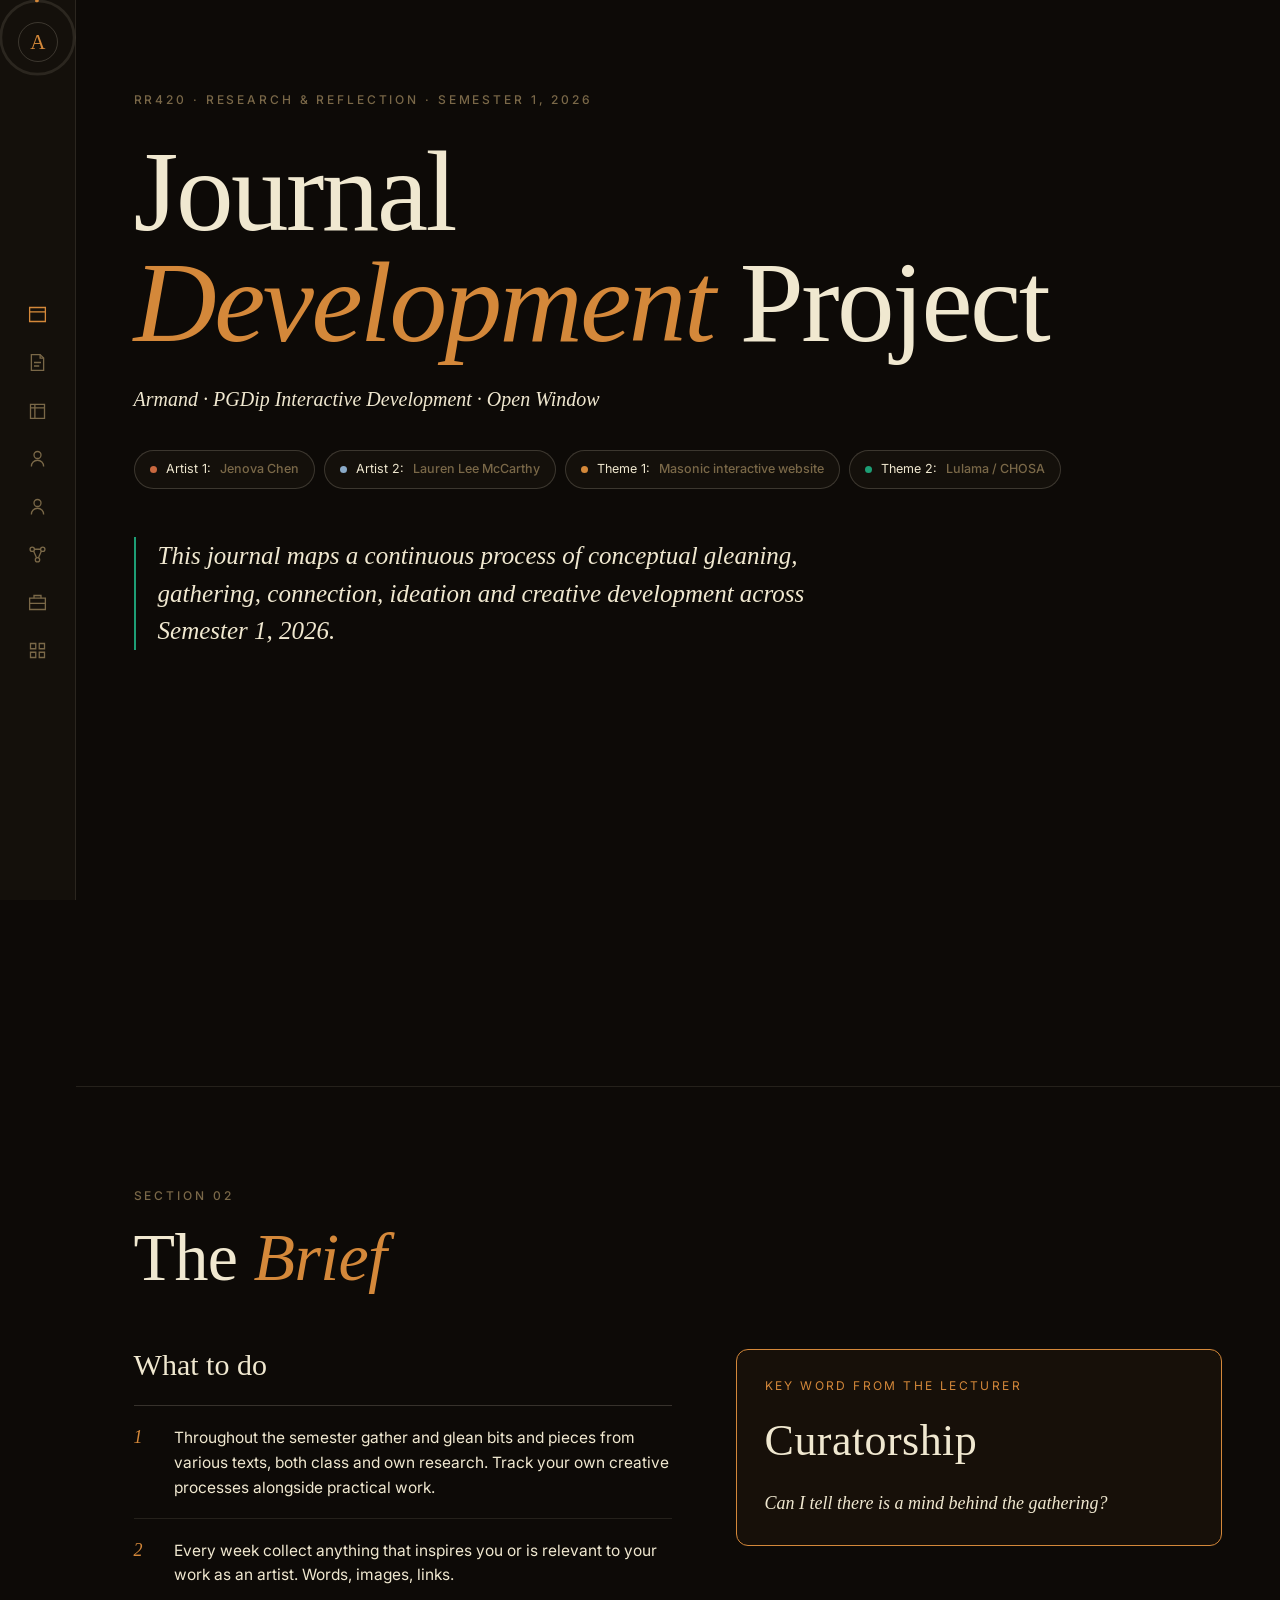
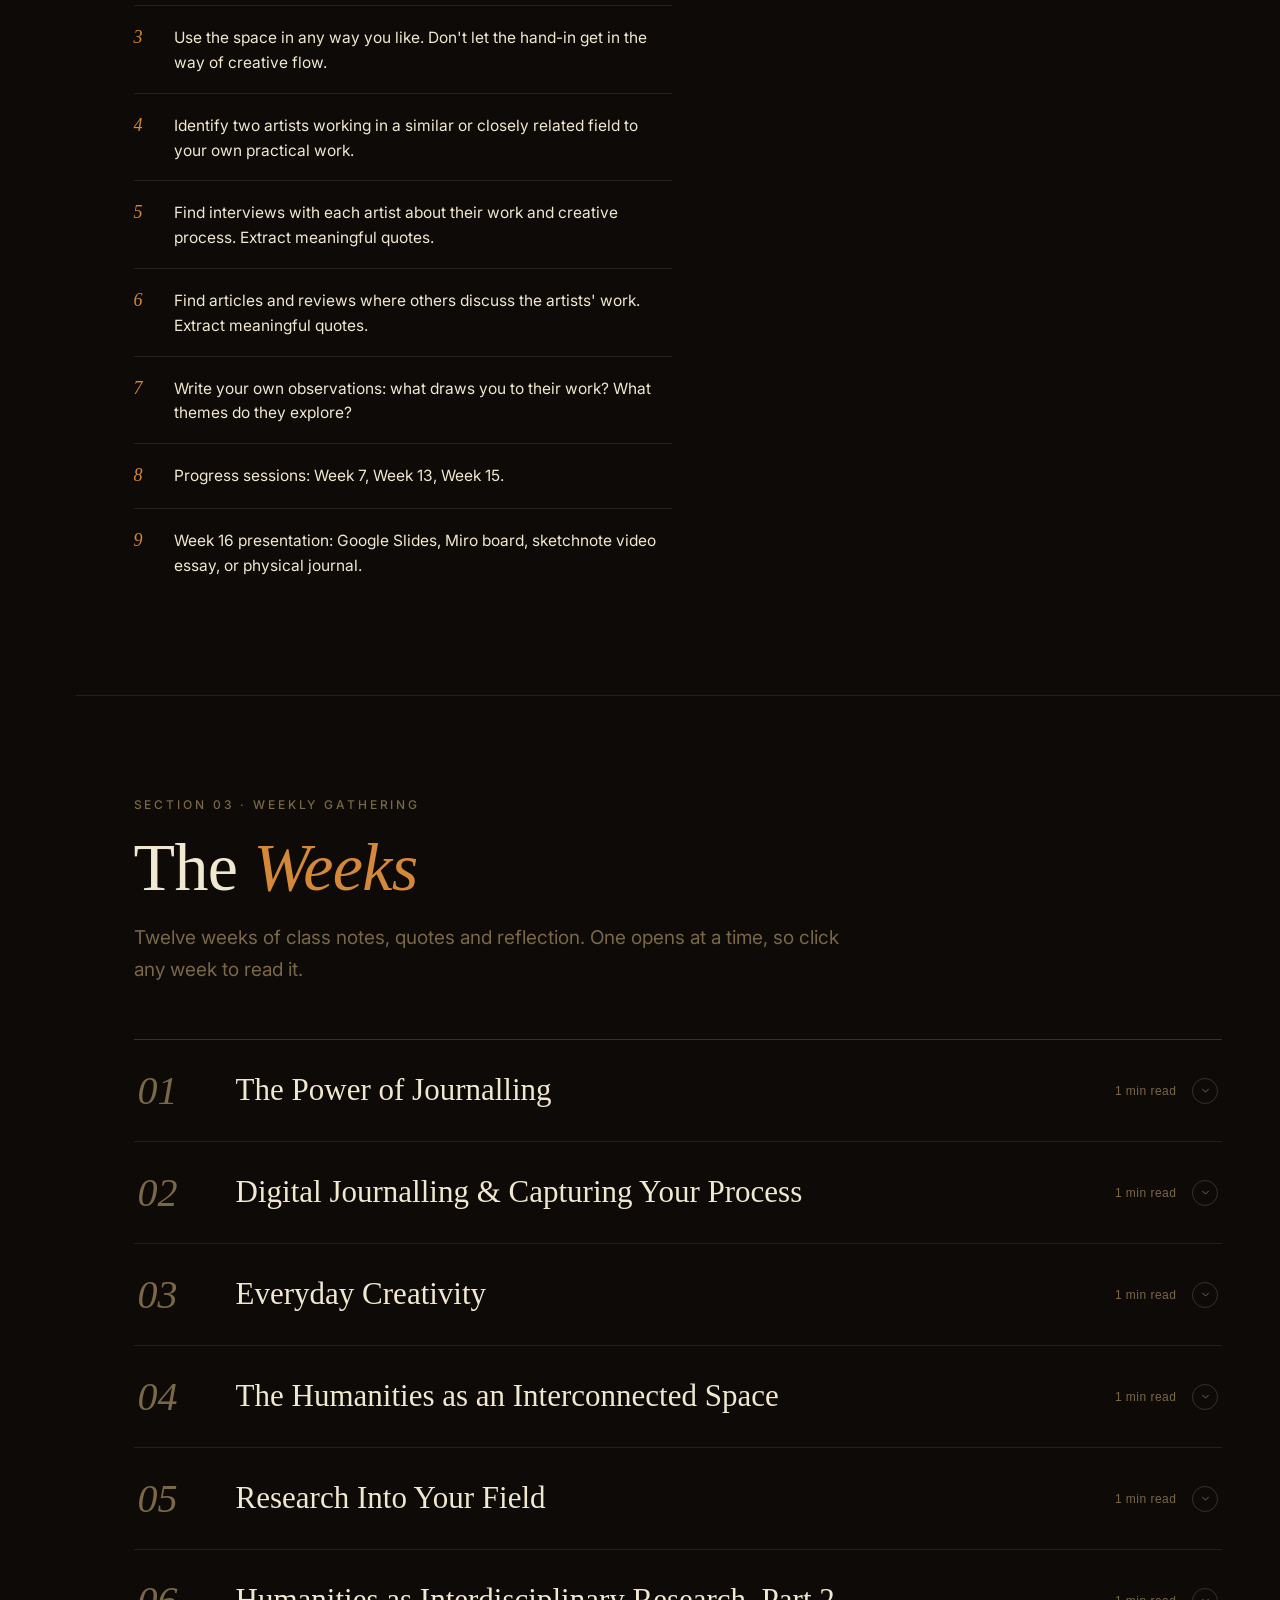
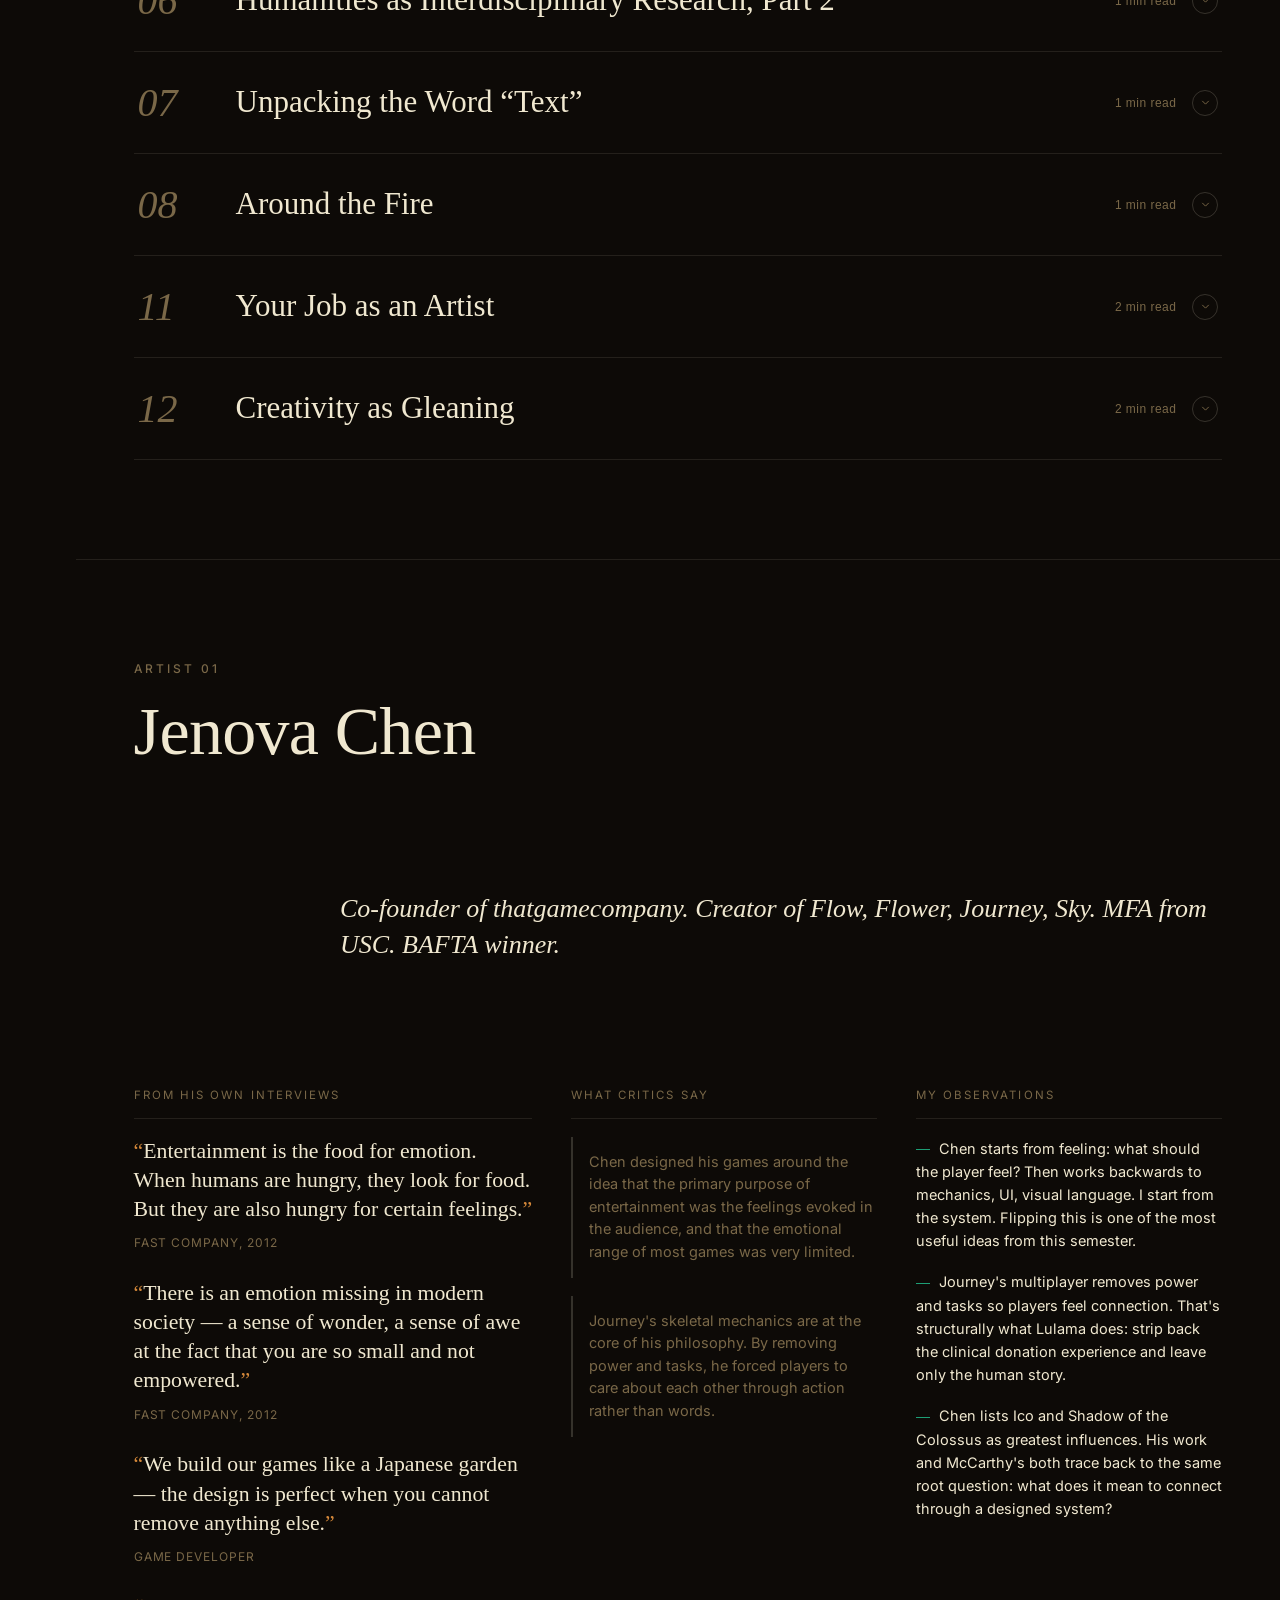
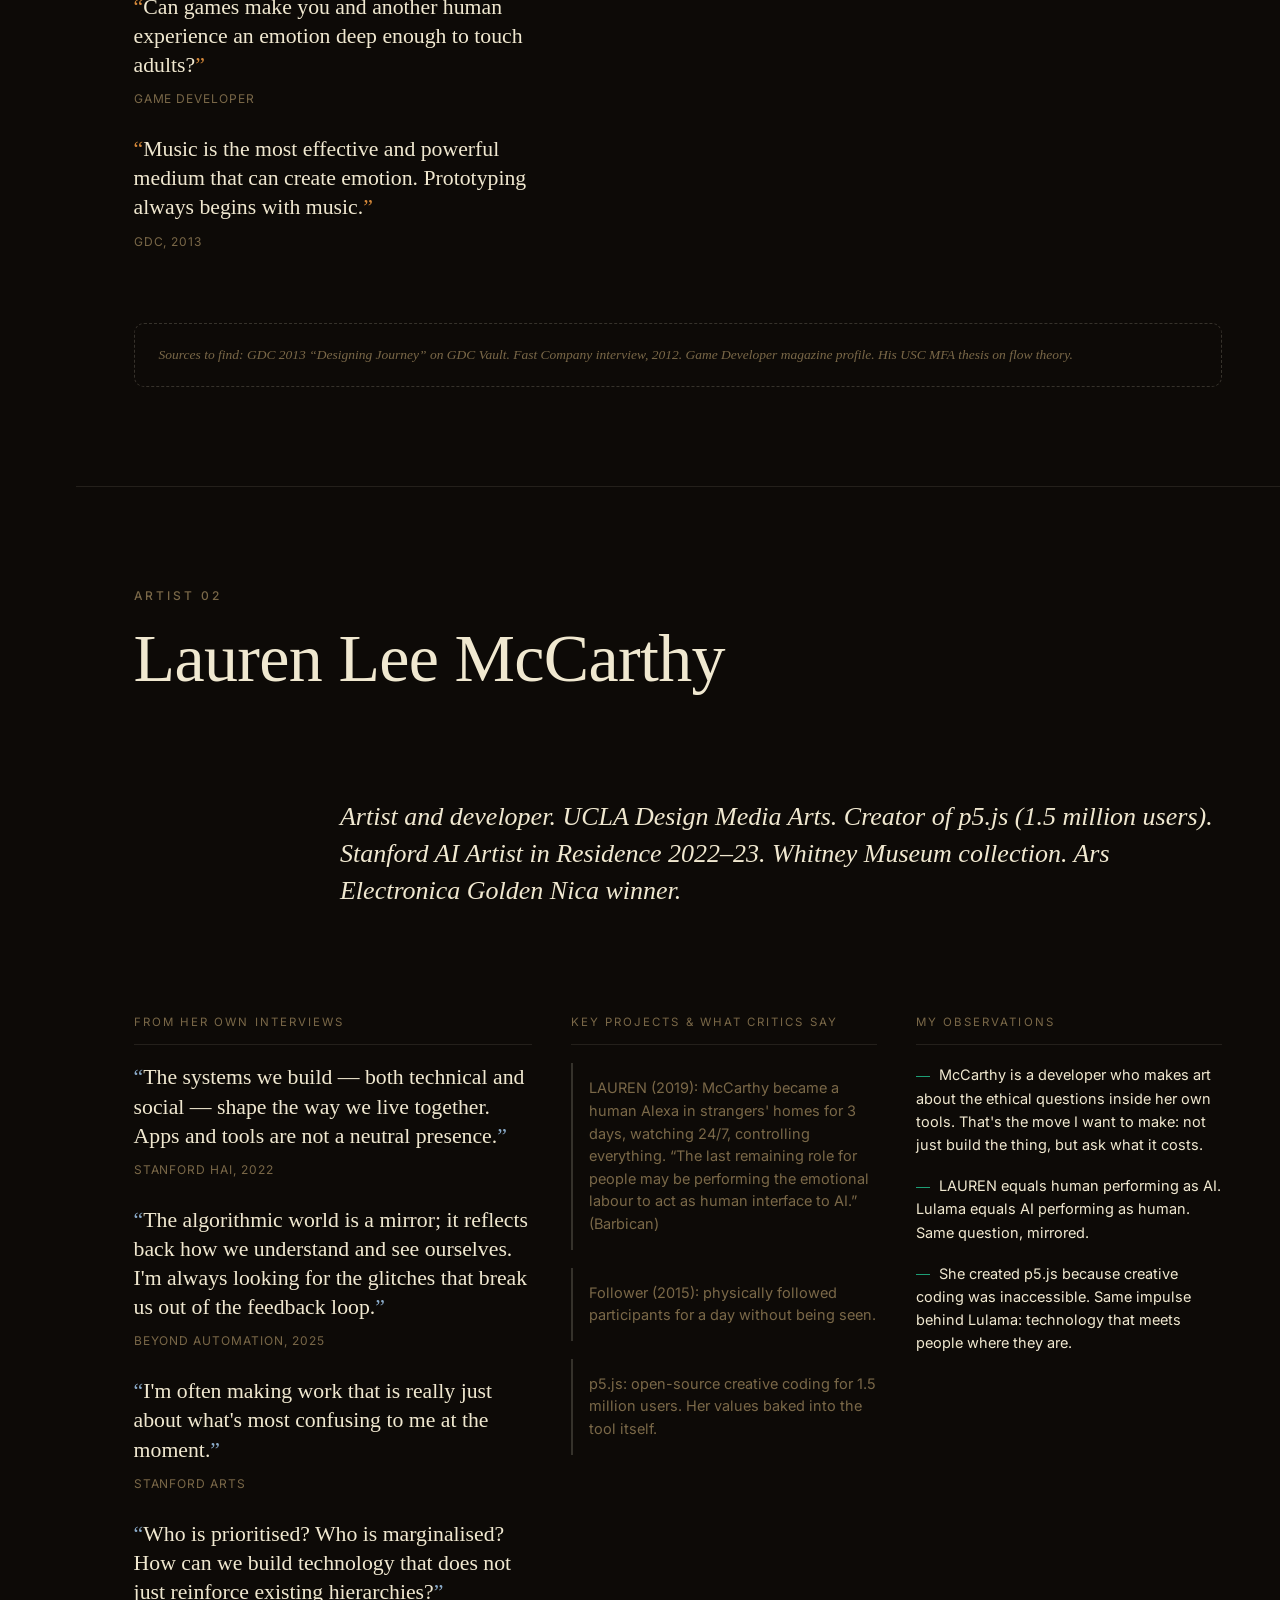
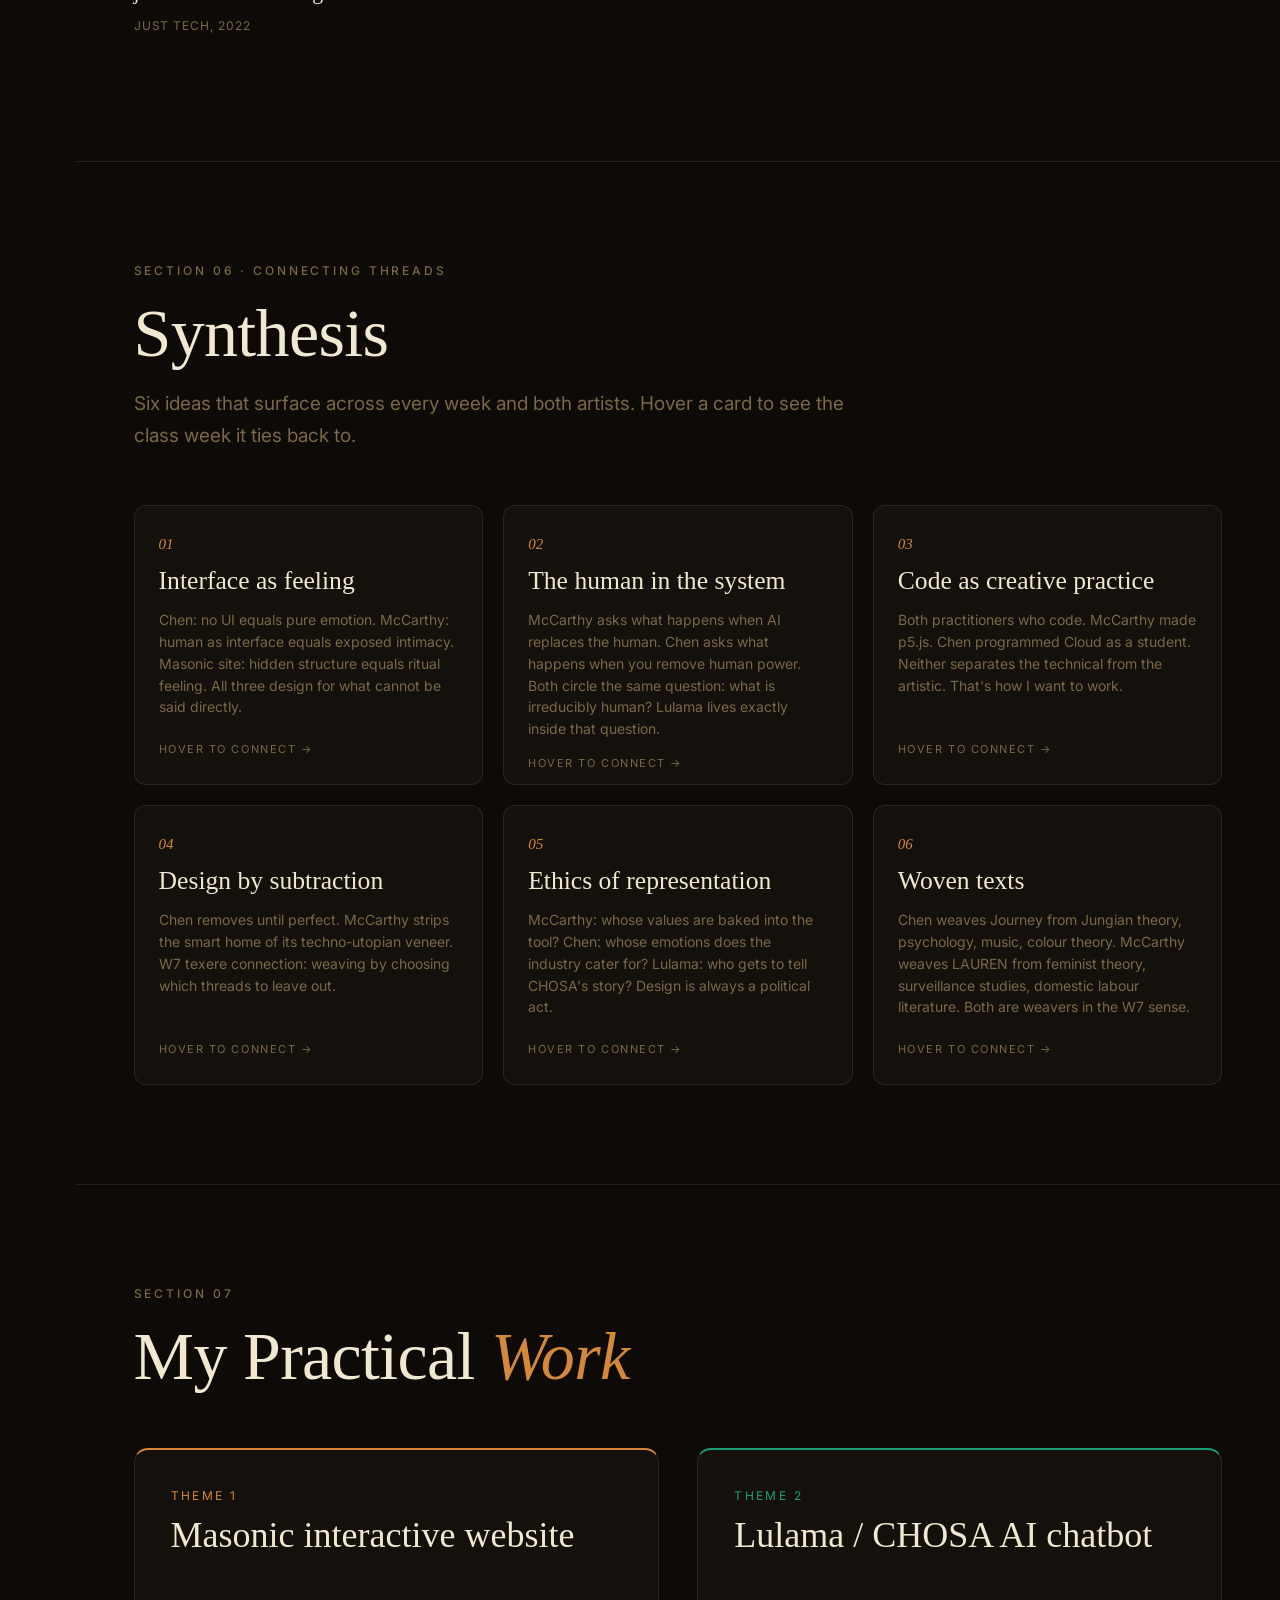
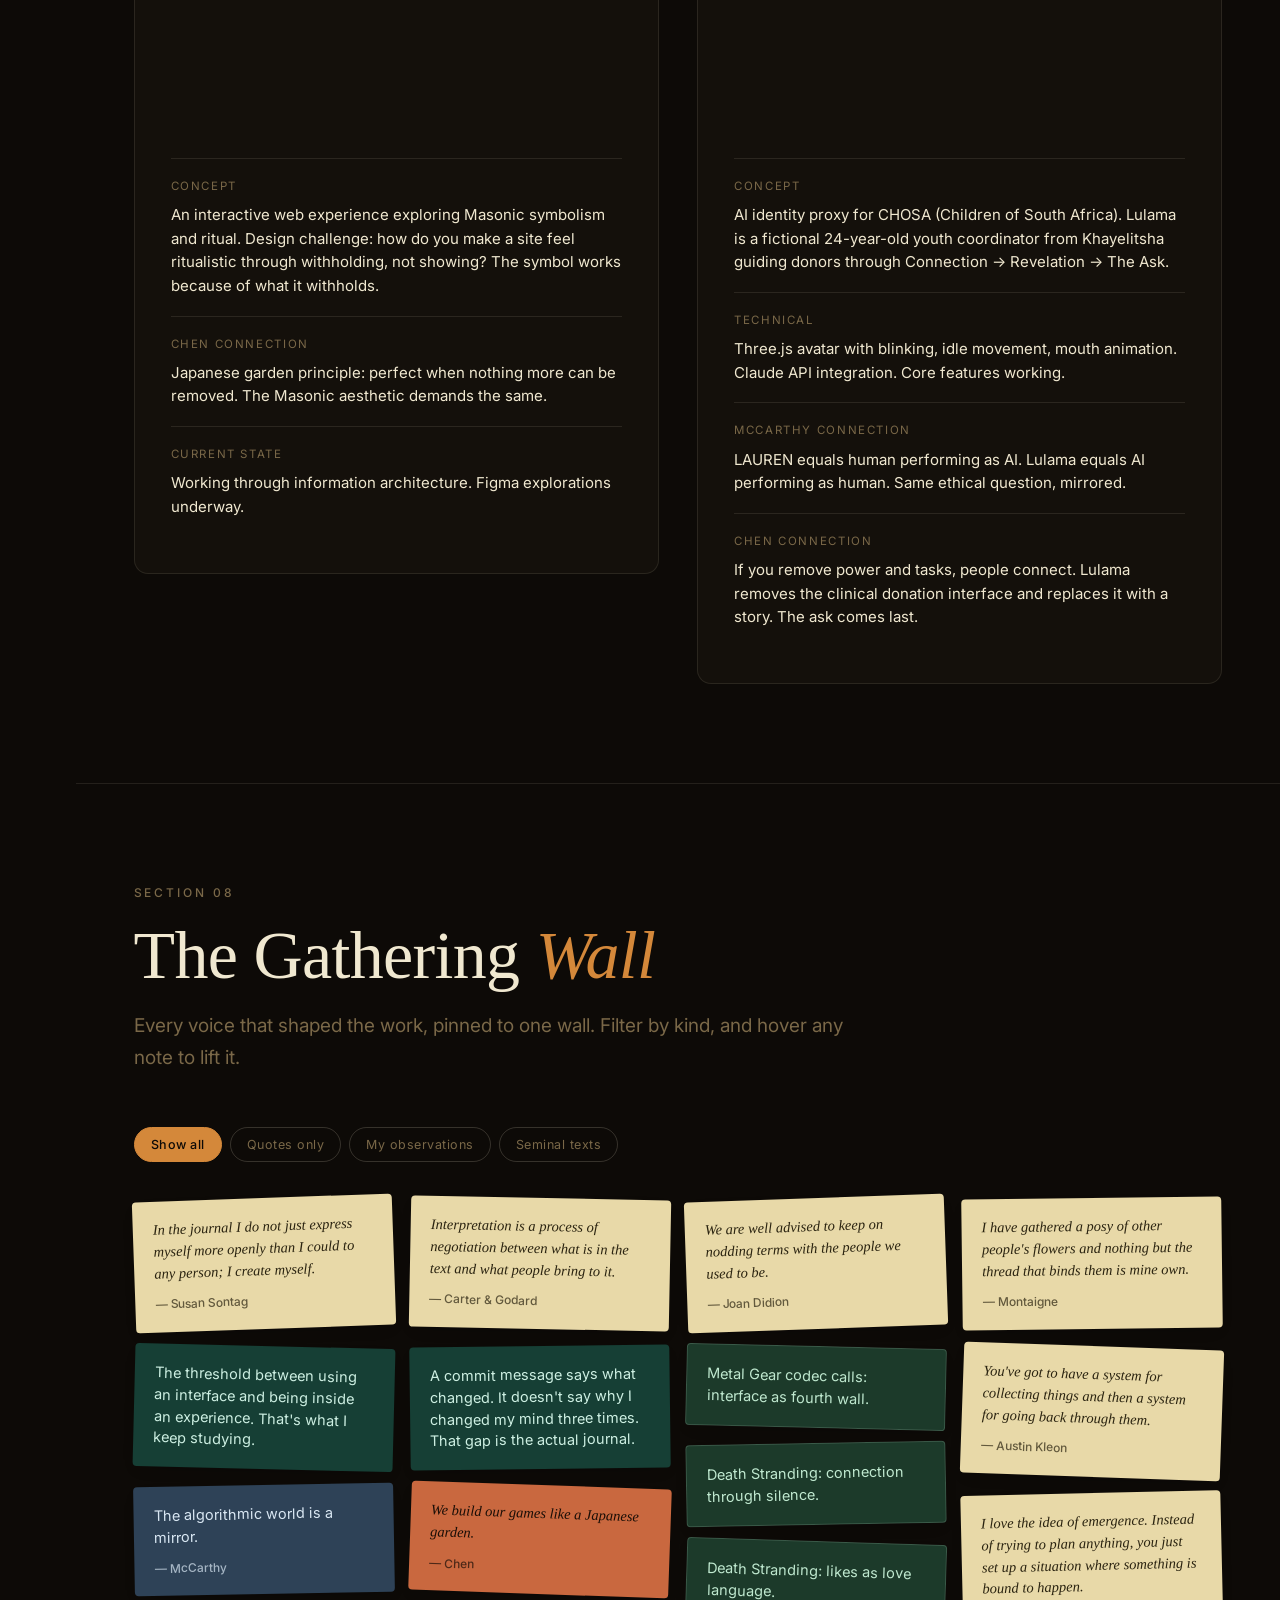
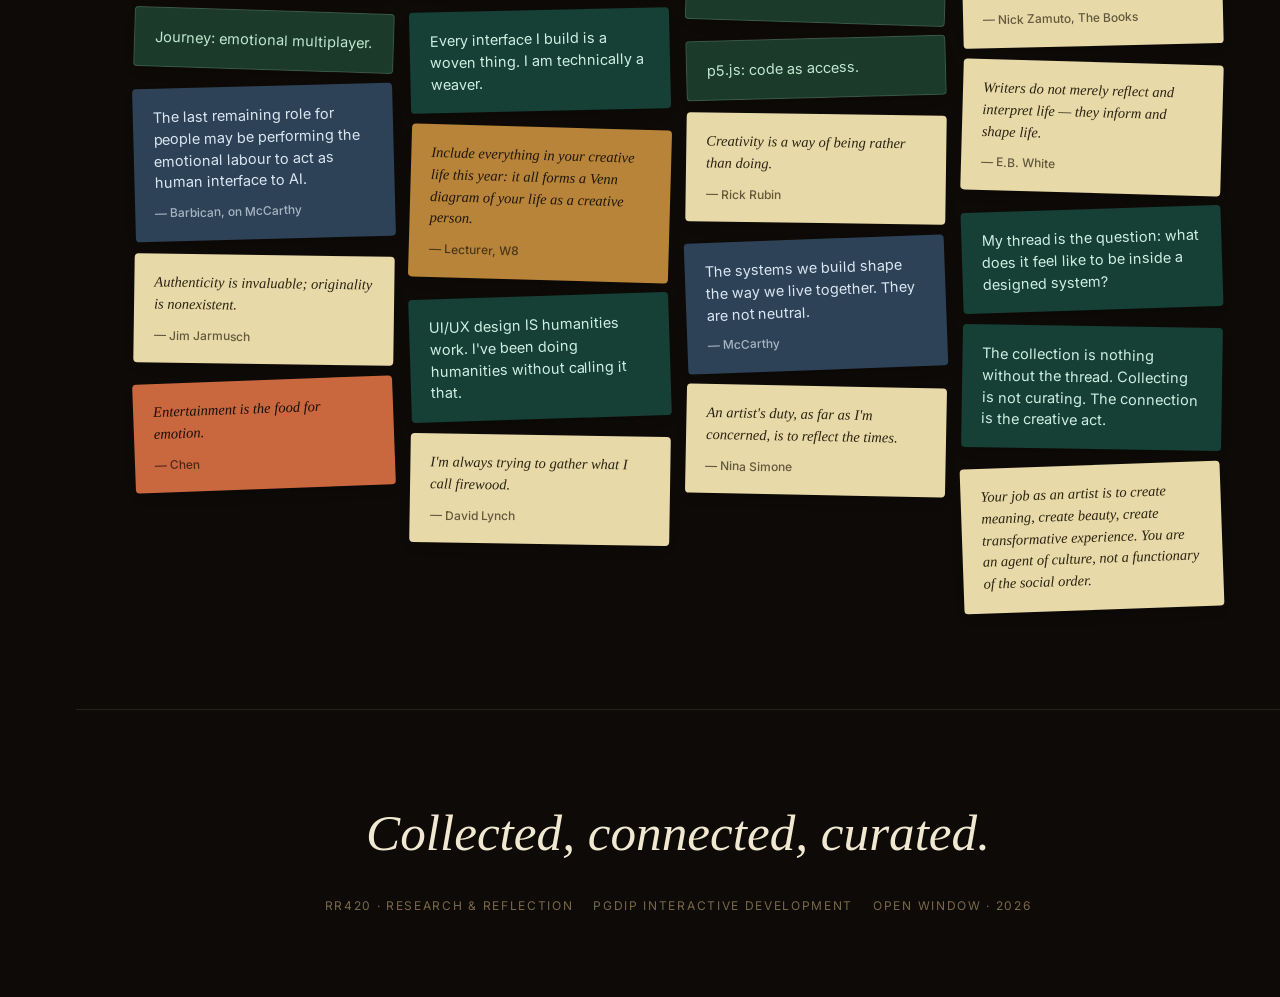
==== rr-website/project/Interactive Journal.html @ 6d3cf8aa "Added my final website ffromlocal files to github" ====
<!DOCTYPE html>
<html lang="en-GB">
<head>
  <meta charset="UTF-8" />
  <meta name="viewport" content="width=device-width, initial-scale=1.0" />
  <title>Journal Development Project — RR420 · Armand</title>
  <link rel="stylesheet" href="journal/styles.css" />
</head>
<body>
  <main id="app"><!-- rendered by app.js --></main>

  <script src="journal/image-slot.js"></script>
  <script src="journal/content.js"></script>
  <script src="journal/app.js"></script>
</body>
</html>
---- rr-website/project/journal/styles.css ----
/* ============================================================
   Journal Development Project — RR420
   Dark, cinematic, Journey-inspired. Restraint over decoration.
   ============================================================ */
@import url('https://fonts.googleapis.com/css2?family=Inter:wght@400;500;600&display=swap');

:root {
  --bg:        #0D0A07;   /* deep charcoal */
  --bg-2:      #14100B;   /* raised panel */
  --bg-3:      #1B1610;   /* card */
  --amber:     #D4883A;   /* primary accent */
  --teal:      #1D9E75;   /* secondary accent */
  --cream:     #F0E8D0;   /* body text */
  --sand:      #7A6848;   /* secondary text */
  --blue:      #8AAAC8;   /* third accent, sparing */
  --coral:     #C9683F;   /* chen accent (warm desert) */
  --hair:      rgba(240, 232, 208, 0.10);
  --hair-2:    rgba(240, 232, 208, 0.18);

  --serif: Georgia, 'Times New Roman', serif;
  --sans: 'Inter', system-ui, -apple-system, sans-serif;

  --nav-w: 76px;
  --maxw: 1180px;
  --gut: clamp(22px, 4.5vw, 76px);
  --ease: cubic-bezier(0.4, 0.1, 0.1, 1);
}

* { box-sizing: border-box; margin: 0; padding: 0; }
html { scroll-behavior: smooth; }

body {
  background: var(--bg);
  color: var(--cream);
  font-family: var(--sans);
  font-size: 17px;
  line-height: 1.66;
  font-weight: 400;
  -webkit-font-smoothing: antialiased;
  padding-left: var(--nav-w);
}
@media (max-width: 720px) { body { padding-left: 0; padding-bottom: 60px; } }

::selection { background: var(--amber); color: var(--bg); }

h1, h2, h3, h4 { font-family: var(--serif); font-weight: 400; line-height: 1.08; }

.serif { font-family: var(--serif); }
.kicker {
  font-family: var(--sans);
  font-size: 12px; font-weight: 500;
  letter-spacing: 0.24em; text-transform: uppercase;
  color: var(--sand);
}

/* ============================================================
   LEFT ICON NAV
   ============================================================ */
.nav {
  position: fixed; top: 0; left: 0; bottom: 0; width: var(--nav-w);
  z-index: 100;
  background: var(--bg-2);
  border-right: 1px solid var(--hair);
  display: flex; flex-direction: column; align-items: center;
  padding: 22px 0;
  gap: 4px;
}
.nav__mark {
  font-family: var(--serif); font-size: 21px; color: var(--amber);
  width: 40px; height: 40px; border: 1px solid var(--hair-2); border-radius: 50%;
  display: flex; align-items: center; justify-content: center;
  margin-bottom: 20px; flex: none; letter-spacing: -0.02em;
}
.nav__items { display: flex; flex-direction: column; gap: 2px; flex: 1; justify-content: center; }
.nav__btn {
  position: relative;
  width: 46px; height: 46px; border-radius: 11px;
  border: none; background: transparent; color: var(--sand);
  display: flex; align-items: center; justify-content: center;
  cursor: pointer; transition: color 0.3s var(--ease), background 0.3s var(--ease);
}
.nav__btn svg { width: 21px; height: 21px; stroke: currentColor; fill: none; stroke-width: 1.5; }
.nav__btn:hover { color: var(--cream); background: var(--bg-3); }
.nav__btn.active { color: var(--amber); }
.nav__btn.active::before {
  content: ""; position: absolute; left: -22px; top: 50%; transform: translateY(-50%);
  width: 3px; height: 22px; border-radius: 2px; background: var(--amber);
}
.nav__btn .tip {
  position: absolute; left: calc(100% + 14px); top: 50%; transform: translateY(-50%) translateX(-6px);
  background: var(--bg-3); color: var(--cream); border: 1px solid var(--hair-2);
  padding: 6px 11px; border-radius: 7px; font-size: 12px; white-space: nowrap;
  letter-spacing: 0.02em; opacity: 0; pointer-events: none; transition: all 0.25s var(--ease);
  font-family: var(--sans);
}
.nav__btn:hover .tip { opacity: 1; transform: translateY(-50%) translateX(0); }

/* mobile: bottom bar */
@media (max-width: 720px) {
  .nav { top: auto; right: 0; width: 100%; height: 56px; flex-direction: row;
    padding: 0 8px; border-right: none; border-top: 1px solid var(--hair); overflow-x: auto; }
  .nav__mark { display: none; }
  .nav__items { flex-direction: row; gap: 0; }
  .nav__btn.active::before { left: 50%; top: auto; bottom: -0px; transform: translateX(-50%); width: 20px; height: 3px; }
  .nav__btn .tip { display: none; }
}

/* progress ring inside the mark */
.nav__ring { position: absolute; inset: -1px; transform: rotate(-90deg); }
.nav__ring circle { fill: none; stroke-width: 1.5; }
.nav__ring .bg { stroke: var(--hair); }
.nav__ring .fg { stroke: var(--amber); stroke-linecap: round; transition: stroke-dashoffset 0.2s linear; }

/* ============================================================
   SECTION SHELL
   ============================================================ */
.section { position: relative; padding: clamp(70px, 11vh, 140px) var(--gut); max-width: calc(var(--maxw) + var(--gut) * 2); margin: 0 auto; }
.section + .section { border-top: 1px solid var(--hair); }

.s-head { margin-bottom: clamp(36px, 6vh, 72px); max-width: 920px; }
.s-head .kicker { display: block; }
.s-head h2 {
  font-size: clamp(34px, 5.5vw, 68px);
  letter-spacing: -0.01em; margin-top: 16px; color: var(--cream);
  text-wrap: balance;
}
.s-head h2 em { font-style: italic; color: var(--amber); }
.s-head .s-sub { margin-top: 18px; color: var(--sand); font-size: clamp(15px, 1.7vw, 19px); max-width: 60ch; }
.s-head .rule { width: 64px; height: 2px; background: var(--amber); margin-top: 26px; }

/* reveal */
.reveal { opacity: 0; transform: translateY(26px); transition: opacity 0.8s var(--ease), transform 0.8s var(--ease); }
.reveal.in { opacity: 1; transform: none; }
.reveal.instant { transition: none; }
.rd1 { transition-delay: 0.07s; } .rd2 { transition-delay: 0.14s; }
.rd3 { transition-delay: 0.21s; } .rd4 { transition-delay: 0.28s; }
@media (prefers-reduced-motion: reduce) { .reveal { opacity: 1; transform: none; transition: none; } html { scroll-behavior: auto; } }

/* ============================================================
   COVER
   ============================================================ */
.cover { min-height: 100svh; display: flex; flex-direction: column; justify-content: center;
  padding-top: clamp(60px, 10vh, 120px); padding-bottom: clamp(50px, 8vh, 100px); border-top: none; }
.cover .kicker { margin-bottom: 26px; }
.cover h1 {
  font-size: clamp(46px, 9vw, 132px); letter-spacing: -0.022em; color: var(--cream);
  line-height: 0.96; max-width: 16ch;
}
.cover h1 .em { font-style: italic; color: var(--amber); }
.cover .author { margin-top: 26px; font-size: clamp(15px, 1.8vw, 20px); color: var(--cream); font-family: var(--serif); font-style: italic; }
.cover__tags { display: flex; flex-wrap: wrap; gap: 9px; margin-top: 34px; }
.tag-pill {
  display: inline-flex; align-items: center; gap: 9px;
  border: 1px solid var(--hair-2); border-radius: 100px; padding: 8px 15px;
  font-size: 12.5px; color: var(--cream); background: var(--bg-2);
}
.tag-pill i { width: 7px; height: 7px; border-radius: 50%; flex: none; }
.tag-pill b { color: var(--sand); font-weight: 500; }
.cover__stats { display: flex; gap: clamp(26px, 5vw, 64px); margin-top: 44px; flex-wrap: wrap; }
.cstat .n { font-family: var(--serif); font-size: clamp(34px, 4.4vw, 58px); color: var(--amber); line-height: 1; }
.cstat .l { display: block; margin-top: 8px; font-size: 12px; letter-spacing: 0.18em; text-transform: uppercase; color: var(--sand); }
.cover__intro {
  margin-top: 48px; max-width: 60ch; font-family: var(--serif); font-style: italic;
  font-size: clamp(18px, 2.1vw, 25px); line-height: 1.5; color: var(--cream);
  padding-left: 22px; border-left: 2px solid var(--teal);
}
.cover__img { margin-top: 44px; max-width: 920px; }
.cover__img image-slot { width: 100%; height: clamp(200px, 30vw, 320px); display: block; }

/* ============================================================
   IMAGE SLOTS — dark-theme empty states
   ============================================================ */
image-slot::part(frame) { background: var(--bg-3); box-shadow: inset 0 0 0 1px var(--hair-2); }
image-slot::part(empty) { color: var(--sand); }
image-slot::part(image) { filter: saturate(0.94); }

/* ============================================================
   BRIEF
   ============================================================ */
.brief-grid { display: grid; grid-template-columns: 1.05fr 0.95fr; gap: clamp(34px, 5vw, 78px); align-items: start; }
@media (max-width: 880px) { .brief-grid { grid-template-columns: 1fr; gap: 48px; } }
.col-title { font-family: var(--serif); font-size: clamp(22px, 2.6vw, 30px); color: var(--cream); margin-bottom: 24px; }

.todo-item { display: grid; grid-template-columns: auto 1fr; gap: 18px; padding: 17px 0; border-top: 1px solid var(--hair); align-items: baseline; }
.todo-item:first-of-type { border-top: 1px solid var(--hair-2); }
.todo-item .ix { font-family: var(--serif); font-size: 18px; color: var(--amber); font-style: italic; min-width: 22px; }
.todo-item p { color: var(--cream); font-size: 15.5px; line-height: 1.6; }

.crit { border: 1px solid var(--hair); border-radius: 12px; padding: 22px 24px; margin-bottom: 14px;
  background: var(--bg-2); transition: border-color 0.3s var(--ease), transform 0.3s var(--ease); }
.crit:hover { border-color: var(--hair-2); transform: translateX(3px); }
.crit__top { display: flex; align-items: baseline; justify-content: space-between; gap: 14px; margin-bottom: 7px; }
.crit__top h4 { font-family: var(--serif); font-size: 20px; color: var(--cream); }
.crit__pct { font-family: var(--serif); font-size: 26px; color: var(--teal); font-style: italic; }
.crit p { font-size: 14.5px; color: var(--sand); line-height: 1.55; }

.keyword { border: 1px solid var(--amber); border-radius: 12px; padding: 26px 28px; background: rgba(212, 136, 58, 0.05); position: sticky; top: 40px; }
.keyword .kl { font-size: 12px; letter-spacing: 0.2em; text-transform: uppercase; color: var(--amber); }
.keyword .kw { font-family: var(--serif); font-size: clamp(28px, 4vw, 44px); color: var(--cream); margin: 8px 0 12px; letter-spacing: 0.01em; }
.keyword .kg { font-family: var(--serif); font-style: italic; font-size: 18px; color: var(--cream); }

/* ============================================================
   WEEKS — accordion
   ============================================================ */
.weeks { border-top: 1px solid var(--hair-2); }
.week { border-bottom: 1px solid var(--hair); }
.week__head {
  width: 100%; text-align: left; background: transparent; border: none; cursor: pointer;
  display: grid; grid-template-columns: auto 1fr auto; gap: clamp(16px, 3vw, 34px); align-items: center;
  padding: clamp(20px, 3vh, 30px) 4px; color: var(--cream); transition: padding-left 0.3s var(--ease);
}
.week__head:hover { padding-left: 12px; }
.week__num { font-family: var(--serif); font-size: clamp(26px, 3.2vw, 40px); color: var(--sand); font-style: italic; transition: color 0.3s var(--ease); min-width: 1.6em; }
.week.open .week__num, .week__head:hover .week__num { color: var(--amber); }
.week__title { font-family: var(--serif); font-size: clamp(20px, 2.7vw, 31px); color: var(--cream); line-height: 1.12; }
.week__meta { display: flex; align-items: center; gap: 16px; }
.week__rt { font-size: 12px; color: var(--sand); letter-spacing: 0.04em; white-space: nowrap; }
.week__chev { width: 26px; height: 26px; border-radius: 50%; border: 1px solid var(--hair-2); color: var(--sand);
  display: flex; align-items: center; justify-content: center; transition: transform 0.4s var(--ease), color 0.3s, border-color 0.3s; flex: none; }
.week__chev svg { width: 13px; height: 13px; stroke: currentColor; stroke-width: 1.8; fill: none; }
.week.open .week__chev { transform: rotate(180deg); color: var(--amber); border-color: var(--amber); }

.week__body { overflow: hidden; height: 0; transition: height 0.45s var(--ease); }
.week__inner { overflow: hidden; }
.week__pad { padding: 6px 4px clamp(26px, 4vh, 44px); }
.week__source { font-size: 13px; color: var(--blue); font-style: italic; font-family: var(--serif); margin-bottom: 26px; padding-bottom: 16px; border-bottom: 1px solid var(--hair); }
.week__img { margin-bottom: 28px; }
.week__img image-slot { width: 100%; height: clamp(180px, 26vw, 260px); display: block; }

.blocks { display: grid; grid-template-columns: repeat(auto-fit, minmax(min(100%, 300px), 1fr)); gap: clamp(22px, 3vw, 44px); align-items: start; }
.block .blabel { font-size: 11.5px; letter-spacing: 0.18em; text-transform: uppercase; color: var(--amber); margin-bottom: 14px; display: flex; align-items: center; gap: 10px; }
.block .blabel::after { content: ""; flex: 1; height: 1px; background: var(--hair); }
.block.is-reflection .blabel { color: var(--teal); }
.block p.note { color: var(--cream); font-size: 15px; line-height: 1.62; margin-bottom: 13px; }
.block.is-reflection p.note { color: var(--cream); }
.qitem { padding: 12px 0 12px 16px; border-left: 2px solid var(--hair-2); margin-bottom: 16px; transition: border-color 0.3s; }
.qitem:hover { border-color: var(--amber); }
.qitem .qt { font-family: var(--serif); font-style: italic; font-size: 17px; line-height: 1.4; color: var(--cream); }
.qitem .qa { display: block; margin-top: 8px; font-size: 12.5px; letter-spacing: 0.06em; color: var(--sand); }

/* ============================================================
   ARTISTS
   ============================================================ */
.artist__bio { display: grid; grid-template-columns: 168px 1fr; gap: clamp(22px, 3vw, 40px); align-items: center; margin-bottom: clamp(40px, 6vh, 66px); }
@media (max-width: 640px) { .artist__bio { grid-template-columns: 1fr; } }
.artist__bio image-slot { width: 168px; height: 210px; display: block; }
@media (max-width: 640px) { .artist__bio image-slot { width: 140px; height: 175px; } }
.artist__bio p { font-family: var(--serif); font-style: italic; font-size: clamp(18px, 2.2vw, 26px); line-height: 1.42; color: var(--cream); }

.artist__cols { display: grid; grid-template-columns: 1.3fr 1fr 1fr; gap: clamp(24px, 3vw, 46px); align-items: start; }
@media (max-width: 940px) { .artist__cols { grid-template-columns: 1fr 1fr; } }
@media (max-width: 640px) { .artist__cols { grid-template-columns: 1fr; } }
.acol .blabel { font-size: 11.5px; letter-spacing: 0.18em; text-transform: uppercase; color: var(--sand); margin-bottom: 18px; padding-bottom: 12px; border-bottom: 1px solid var(--hair); }

.pull { margin-bottom: 26px; }
.pull .pt { font-family: var(--serif); font-size: clamp(19px, 1.7vw, 23px); line-height: 1.34; color: var(--cream); }
.pull .pt::before { content: "\201C"; color: var(--amber); }
.pull .pt::after { content: "\201D"; color: var(--amber); }
.pull .pa { display: block; margin-top: 9px; font-size: 12px; letter-spacing: 0.08em; text-transform: uppercase; color: var(--sand); }
.acol.hue-blue .pull .pt::before, .acol.hue-blue .pull .pt::after { color: var(--blue); }

.crit-note { padding: 14px 0 14px 16px; border-left: 2px solid var(--hair-2); margin-bottom: 18px; }
.crit-note p { font-size: 14.5px; color: var(--sand); line-height: 1.56; }
.obs-note { margin-bottom: 18px; }
.obs-note p { font-size: 14.5px; color: var(--cream); line-height: 1.6; }
.obs-note p::before { content: ""; display: inline-block; width: 14px; height: 1px; background: var(--teal); vertical-align: middle; margin-right: 9px; }

.artist__sources { margin-top: clamp(34px, 5vh, 56px); padding: 20px 24px; border: 1px dashed var(--hair-2); border-radius: 10px;
  font-size: 13.5px; color: var(--sand); font-style: italic; font-family: var(--serif); }

/* ============================================================
   SYNTHESIS — flip cards
   ============================================================ */
.threads { display: grid; grid-template-columns: repeat(3, 1fr); gap: clamp(14px, 1.6vw, 20px); }
@media (max-width: 900px) { .threads { grid-template-columns: repeat(2, 1fr); } }
@media (max-width: 560px) { .threads { grid-template-columns: 1fr; } }
.flip { perspective: 1400px; min-height: 280px; }
.flip__in { position: relative; width: 100%; height: 100%; min-height: 280px; transition: transform 0.7s var(--ease); transform-style: preserve-3d; }
.flip:hover .flip__in, .flip.flipped .flip__in { transform: rotateY(180deg); }
.flip__face { position: absolute; inset: 0; backface-visibility: hidden; -webkit-backface-visibility: hidden;
  border: 1px solid var(--hair); border-radius: 12px; padding: 26px 24px; background: var(--bg-2);
  display: flex; flex-direction: column; }
.flip__front .tn { font-family: var(--serif); font-style: italic; font-size: 15px; color: var(--amber); }
.flip__front h3 { font-family: var(--serif); font-size: clamp(21px, 2vw, 26px); color: var(--cream); margin: 10px 0 14px; line-height: 1.1; }
.flip__front p { font-size: 14px; color: var(--sand); line-height: 1.55; }
.flip__front .hint { margin-top: auto; padding-top: 14px; font-size: 11px; letter-spacing: 0.14em; text-transform: uppercase; color: var(--sand); display: flex; align-items: center; gap: 7px; }
.flip__back { transform: rotateY(180deg); background: var(--bg-3); border-color: var(--hair-2); justify-content: center; }
.flip__back .bw { font-size: 12px; letter-spacing: 0.14em; text-transform: uppercase; color: var(--teal); margin-bottom: 12px; }
.flip__back p { font-family: var(--serif); font-size: 16px; line-height: 1.46; color: var(--cream); }

.connects { margin-top: clamp(40px, 6vh, 70px); }
.connects h3 { font-family: var(--serif); font-size: clamp(22px, 2.6vw, 30px); color: var(--cream); margin-bottom: 26px; }

/* ============================================================
   MY WORK
   ============================================================ */
.themes { display: grid; grid-template-columns: 1fr 1fr; gap: clamp(22px, 3vw, 40px); align-items: start; }
@media (max-width: 820px) { .themes { grid-template-columns: 1fr; } }
.theme { border: 1px solid var(--hair); border-radius: 14px; padding: clamp(24px, 3vw, 36px); background: var(--bg-2); }
.theme.hue-amber { border-top: 2px solid var(--amber); }
.theme.hue-teal { border-top: 2px solid var(--teal); }
.theme__k { font-size: 12px; letter-spacing: 0.2em; text-transform: uppercase; }
.theme.hue-amber .theme__k { color: var(--amber); }
.theme.hue-teal .theme__k { color: var(--teal); }
.theme h3 { font-family: var(--serif); font-size: clamp(24px, 3vw, 36px); color: var(--cream); margin: 10px 0 6px; line-height: 1.06; }
.theme image-slot { width: 100%; height: 180px; display: block; margin: 18px 0 6px; }
.theme__row { padding: 18px 0; border-top: 1px solid var(--hair); }
.theme__row .rk { font-size: 11.5px; letter-spacing: 0.14em; text-transform: uppercase; color: var(--sand); margin-bottom: 7px; }
.theme__row .rv { font-size: 15px; color: var(--cream); line-height: 1.58; }

/* ============================================================
   GATHERING WALL
   ============================================================ */
.wall-bar { display: flex; flex-wrap: wrap; gap: 8px; margin-bottom: clamp(28px, 4vh, 44px); }
.wall-filter { font-family: var(--sans); font-size: 12.5px; letter-spacing: 0.04em; padding: 9px 16px; border-radius: 100px;
  border: 1px solid var(--hair-2); background: transparent; color: var(--sand); cursor: pointer; transition: all 0.25s var(--ease); }
.wall-filter:hover { color: var(--cream); border-color: var(--cream); }
.wall-filter.active { background: var(--amber); border-color: var(--amber); color: var(--bg); font-weight: 500; }

.wall { columns: 4 248px; column-gap: 16px; }
.wall .note {
  break-inside: avoid; margin-bottom: 16px; padding: 18px 20px; border-radius: 4px;
  cursor: default; position: relative; transition: transform 0.4s var(--ease), box-shadow 0.4s var(--ease), opacity 0.4s var(--ease);
  transform: rotate(var(--rot, 0deg)); box-shadow: 0 6px 18px -12px rgba(0,0,0,0.6);
}
.wall .note .wt { font-size: 14.5px; line-height: 1.5; }
.wall .note .wa { display: block; margin-top: 10px; font-size: 12px; font-weight: 500; opacity: 0.7; }
.wall .note:hover { transform: rotate(0deg) translateY(-4px) scale(1.025); box-shadow: 0 16px 30px -16px rgba(0,0,0,0.7); z-index: 4; }
.wall .note.hidden { display: none; }

/* note colours per category — flat, paper-like */
.note.cat-class    { background: #E8D9A8; color: #2A2310; }       /* yellow — class quotes */
.note.cat-obs      { background: #163F35; color: #CDEFE2; }       /* teal — personal */
.note.cat-chen     { background: #C9683F; color: #1A0E07; }       /* coral — Chen */
.note.cat-mccarthy { background: #2E4257; color: #D8E6F2; }       /* blue — McCarthy */
.note.cat-lecturer { background: #B8843A; color: #20160A; }       /* amber — lecturer */
.note.cat-text     { background: #1C3A2A; color: #BFE8CF; border: 1px solid rgba(191,232,207,0.18); } /* green — seminal texts */
.note.cat-class .wt, .note.cat-chen .wt, .note.cat-lecturer .wt { font-family: var(--serif); font-style: italic; }

/* ============================================================
   FOOTER
   ============================================================ */
.foot { padding: clamp(56px, 9vh, 120px) var(--gut); text-align: center; border-top: 1px solid var(--hair); }
.foot .fm { font-family: var(--serif); font-style: italic; font-size: clamp(26px, 4vw, 52px); color: var(--cream); }
.foot .fmeta { margin-top: 20px; display: flex; gap: 20px; justify-content: center; flex-wrap: wrap; font-size: 12px; letter-spacing: 0.14em; text-transform: uppercase; color: var(--sand); }
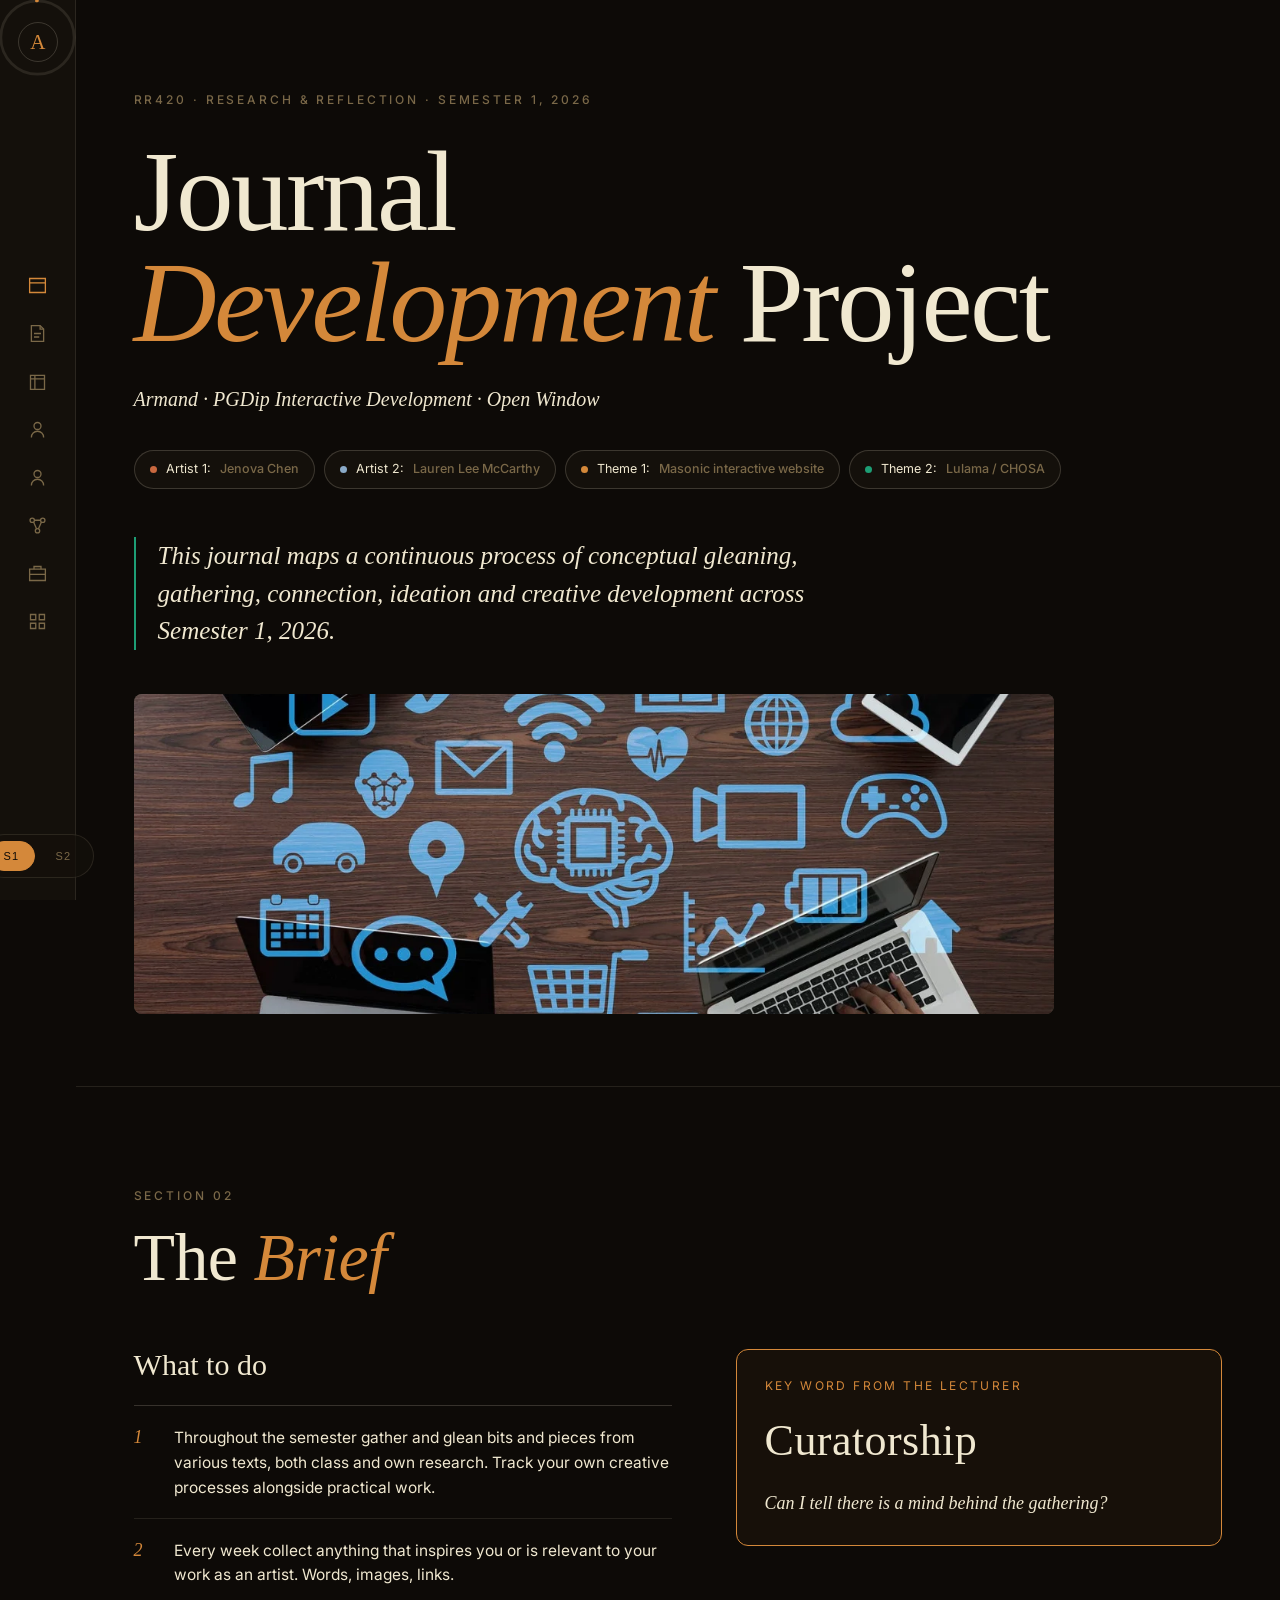
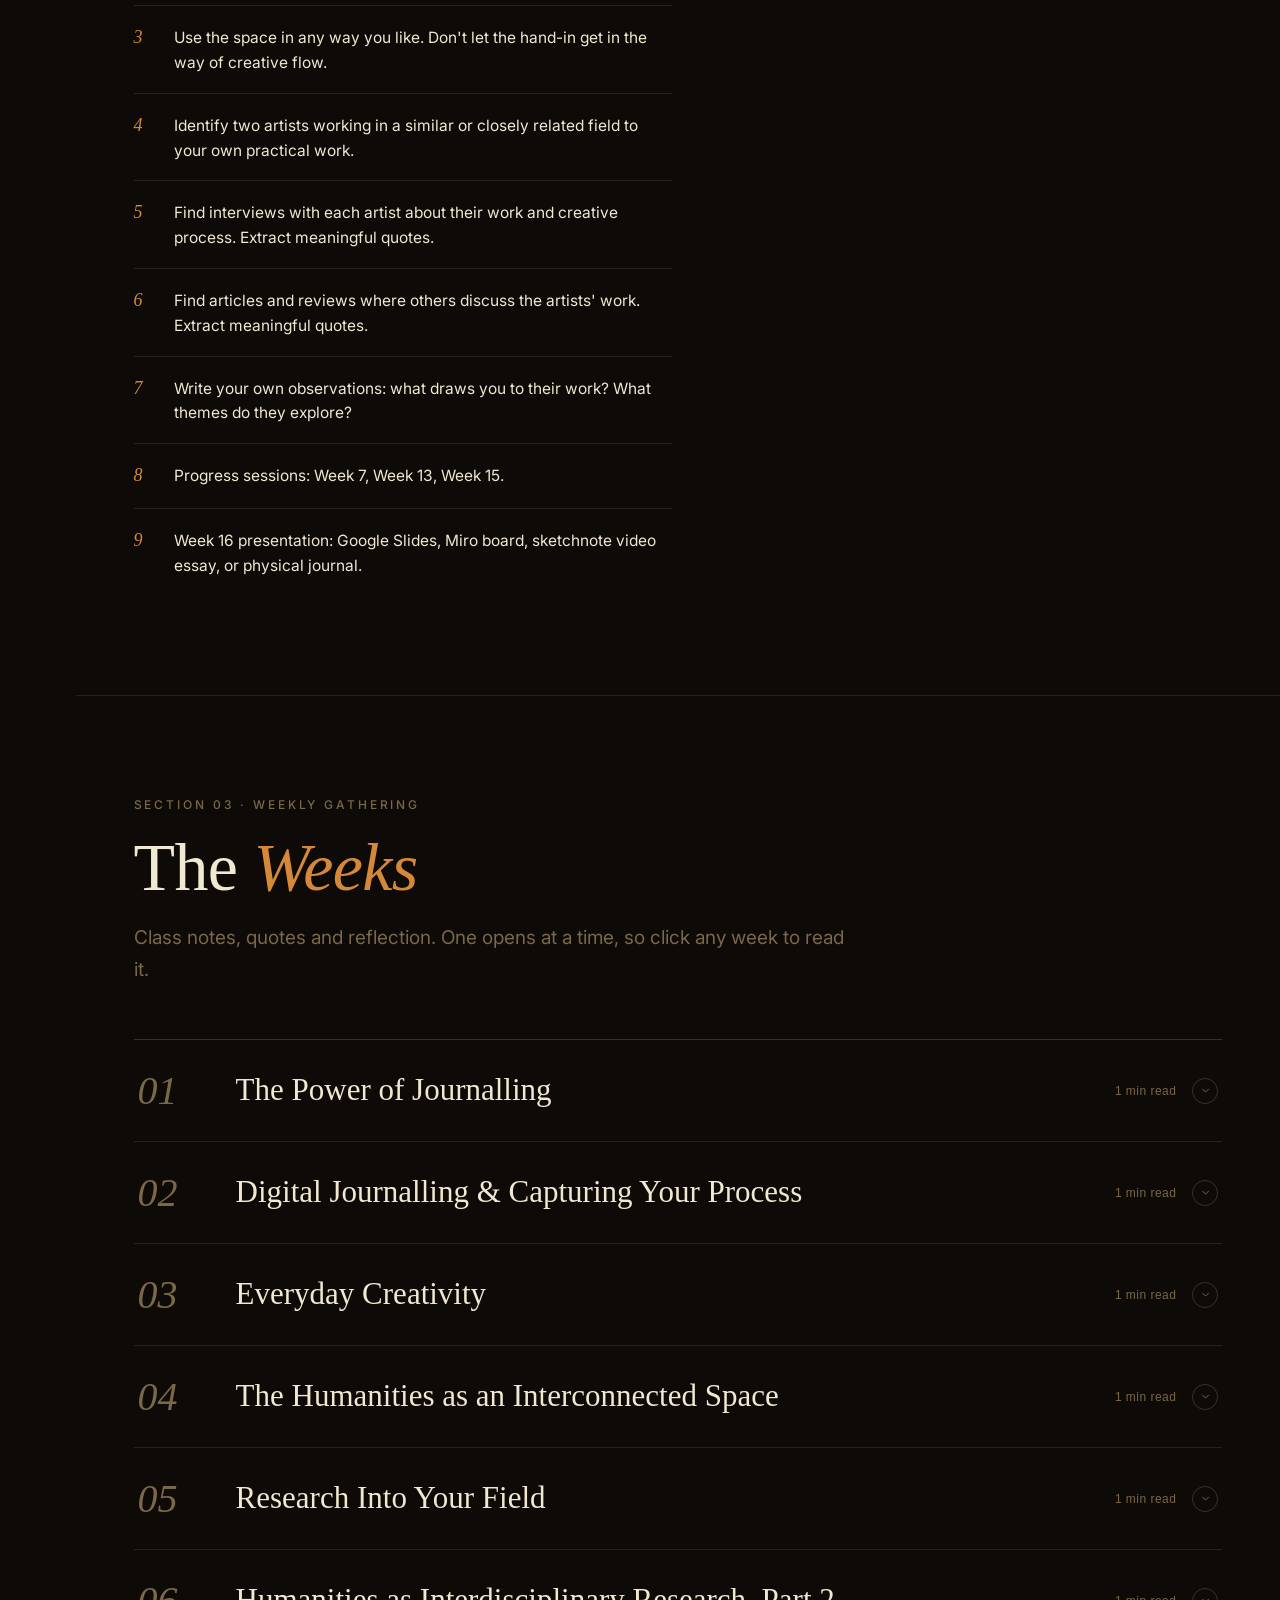
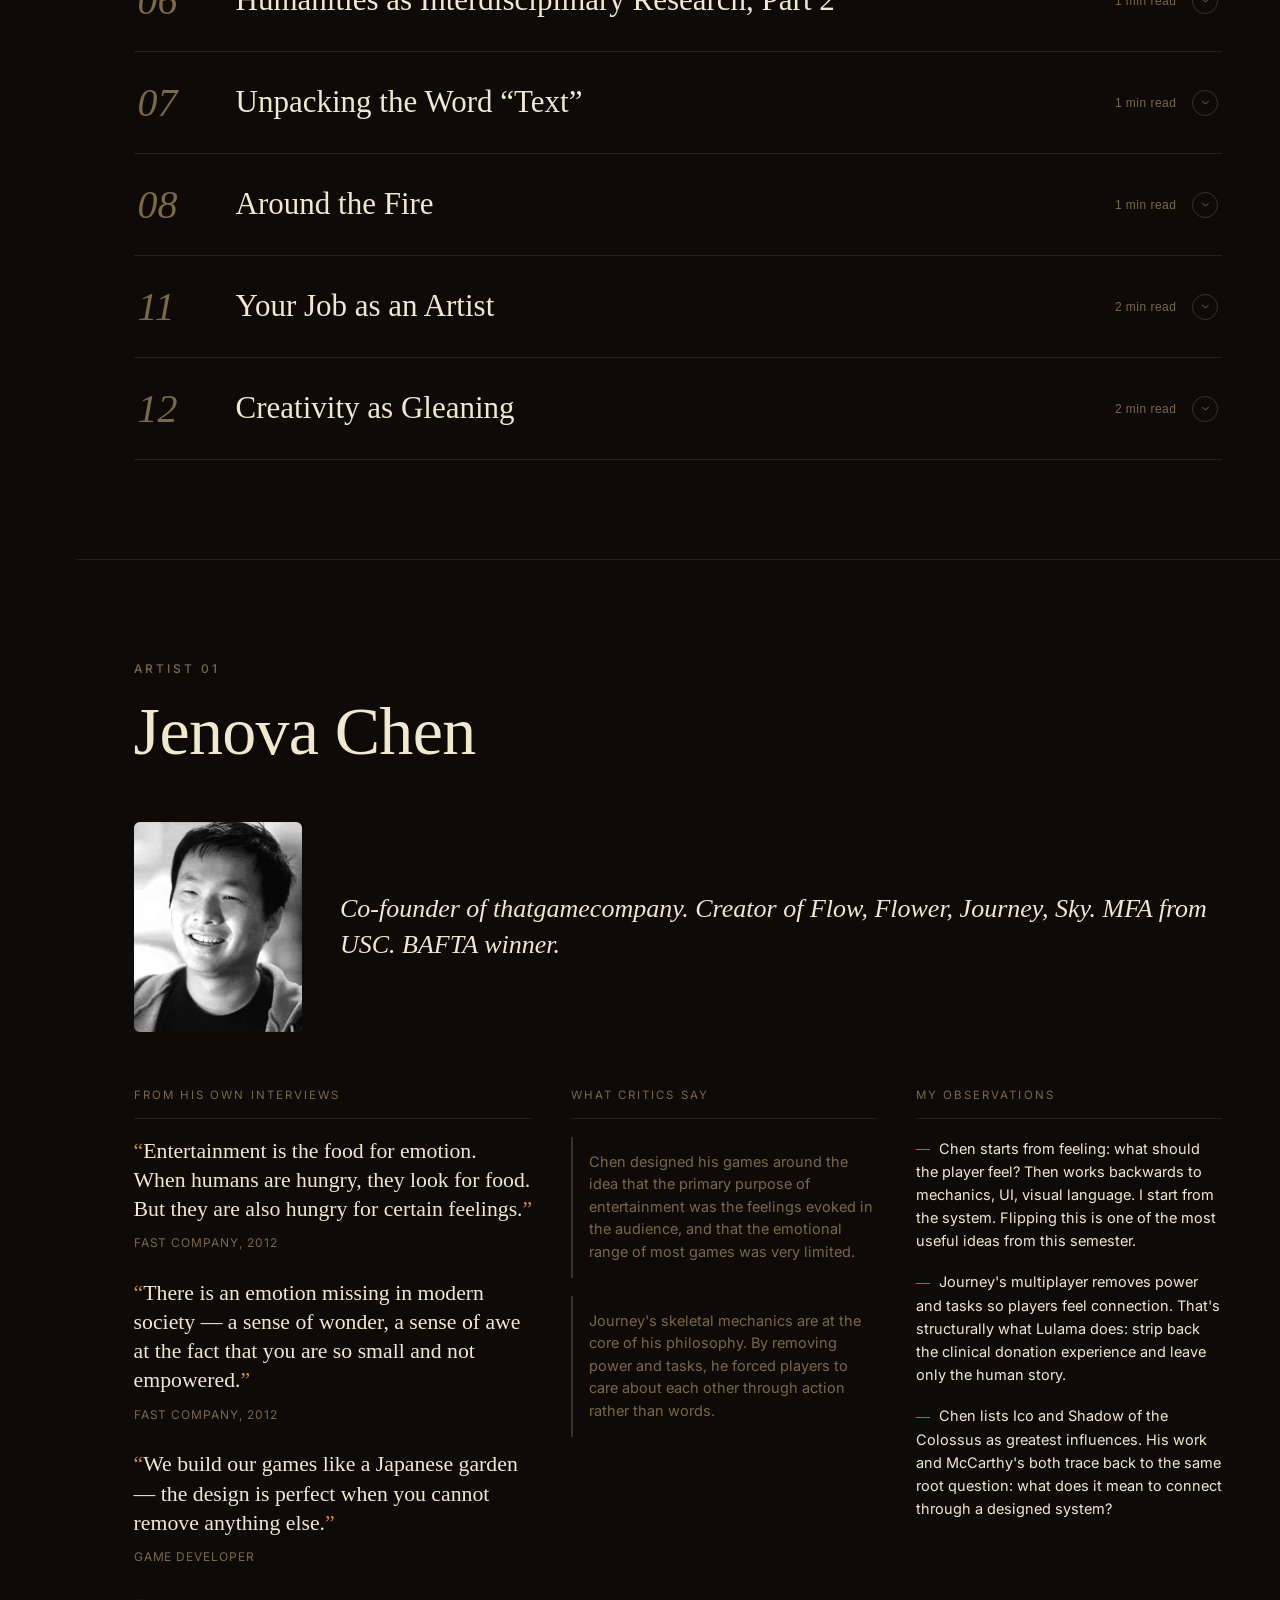
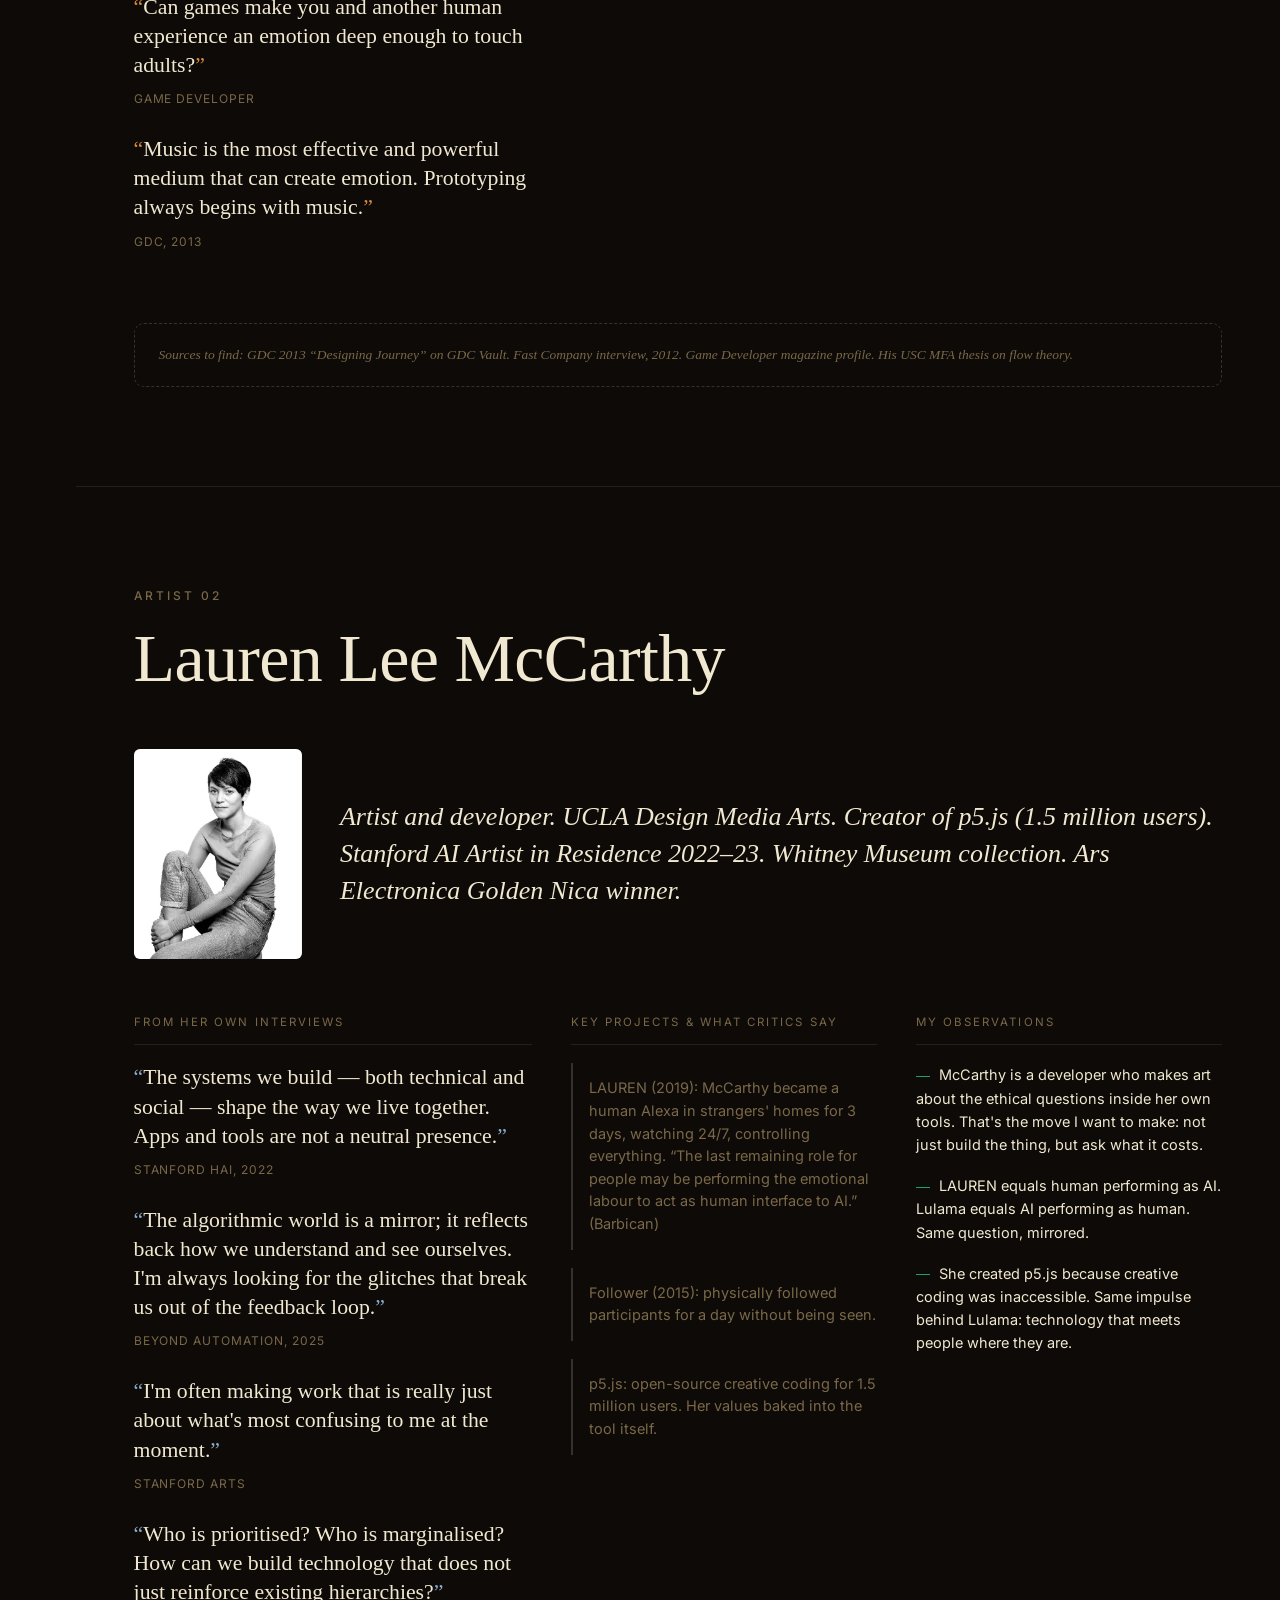
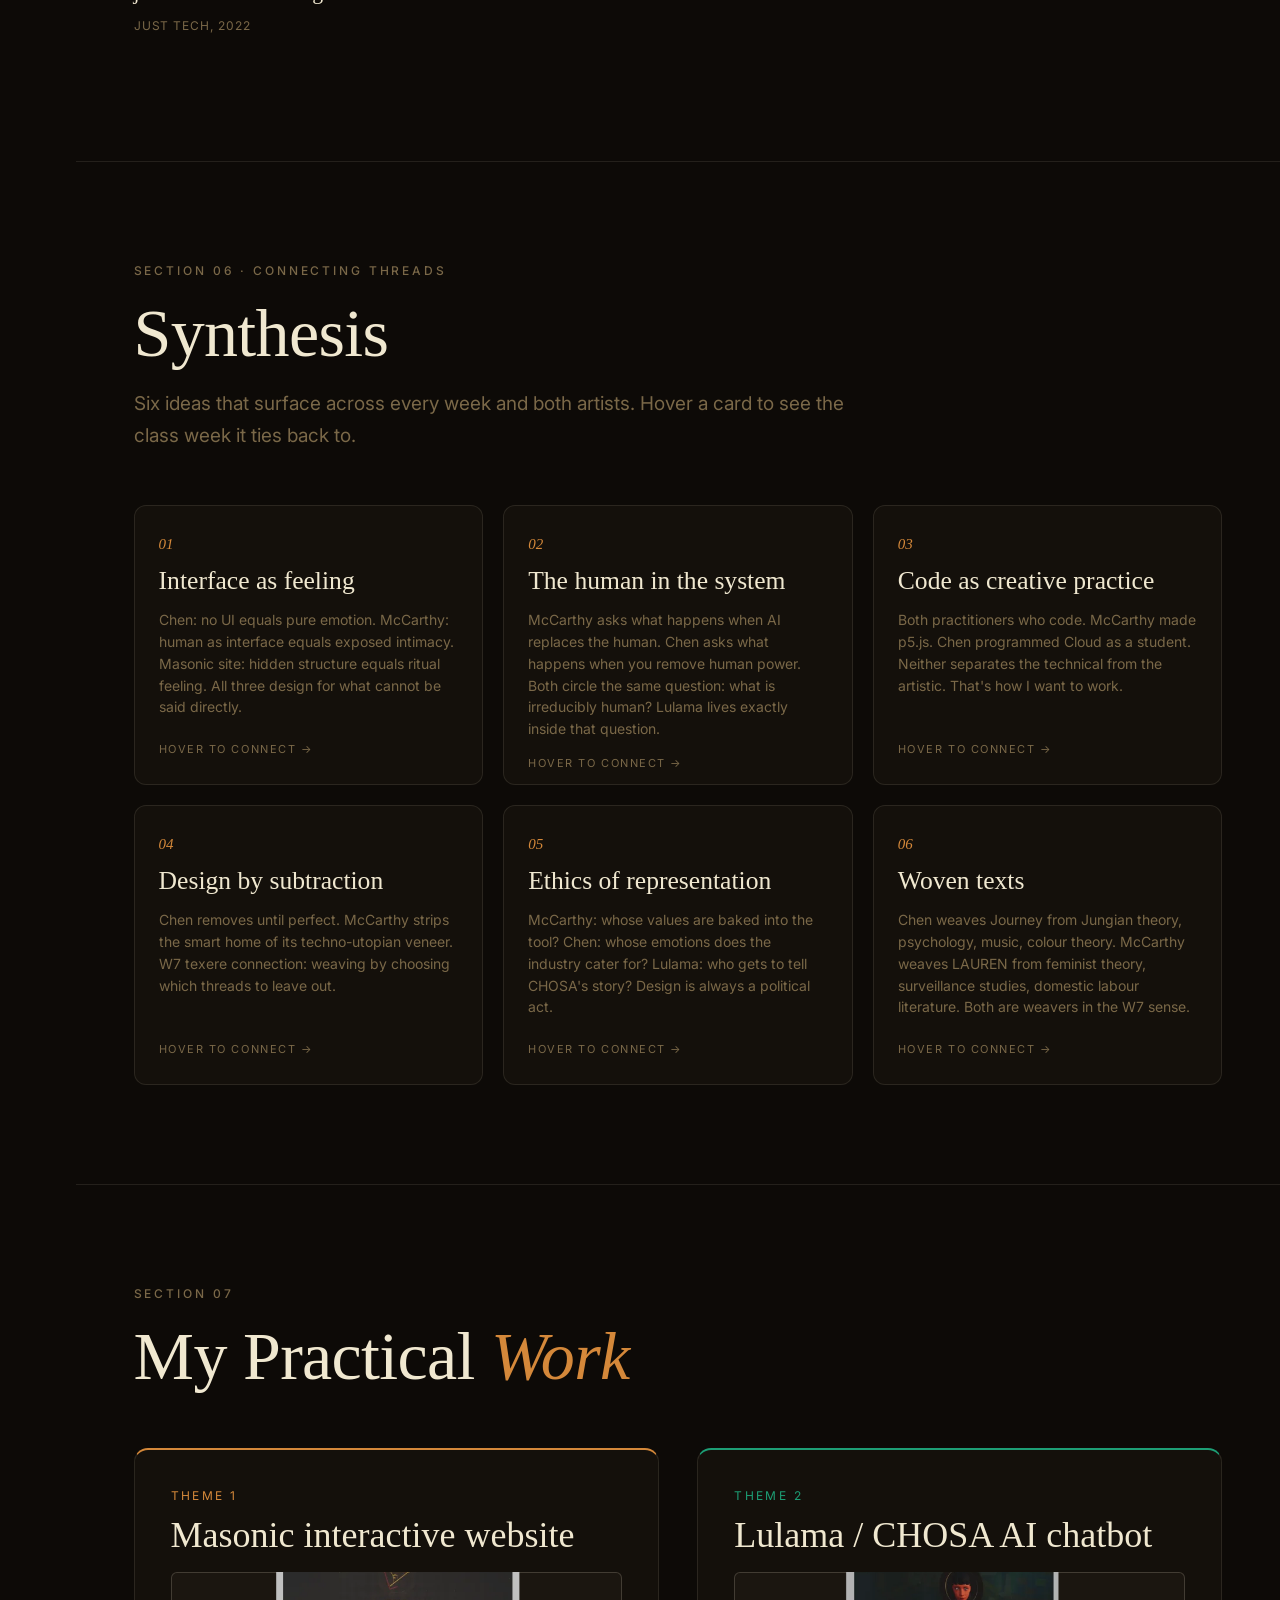
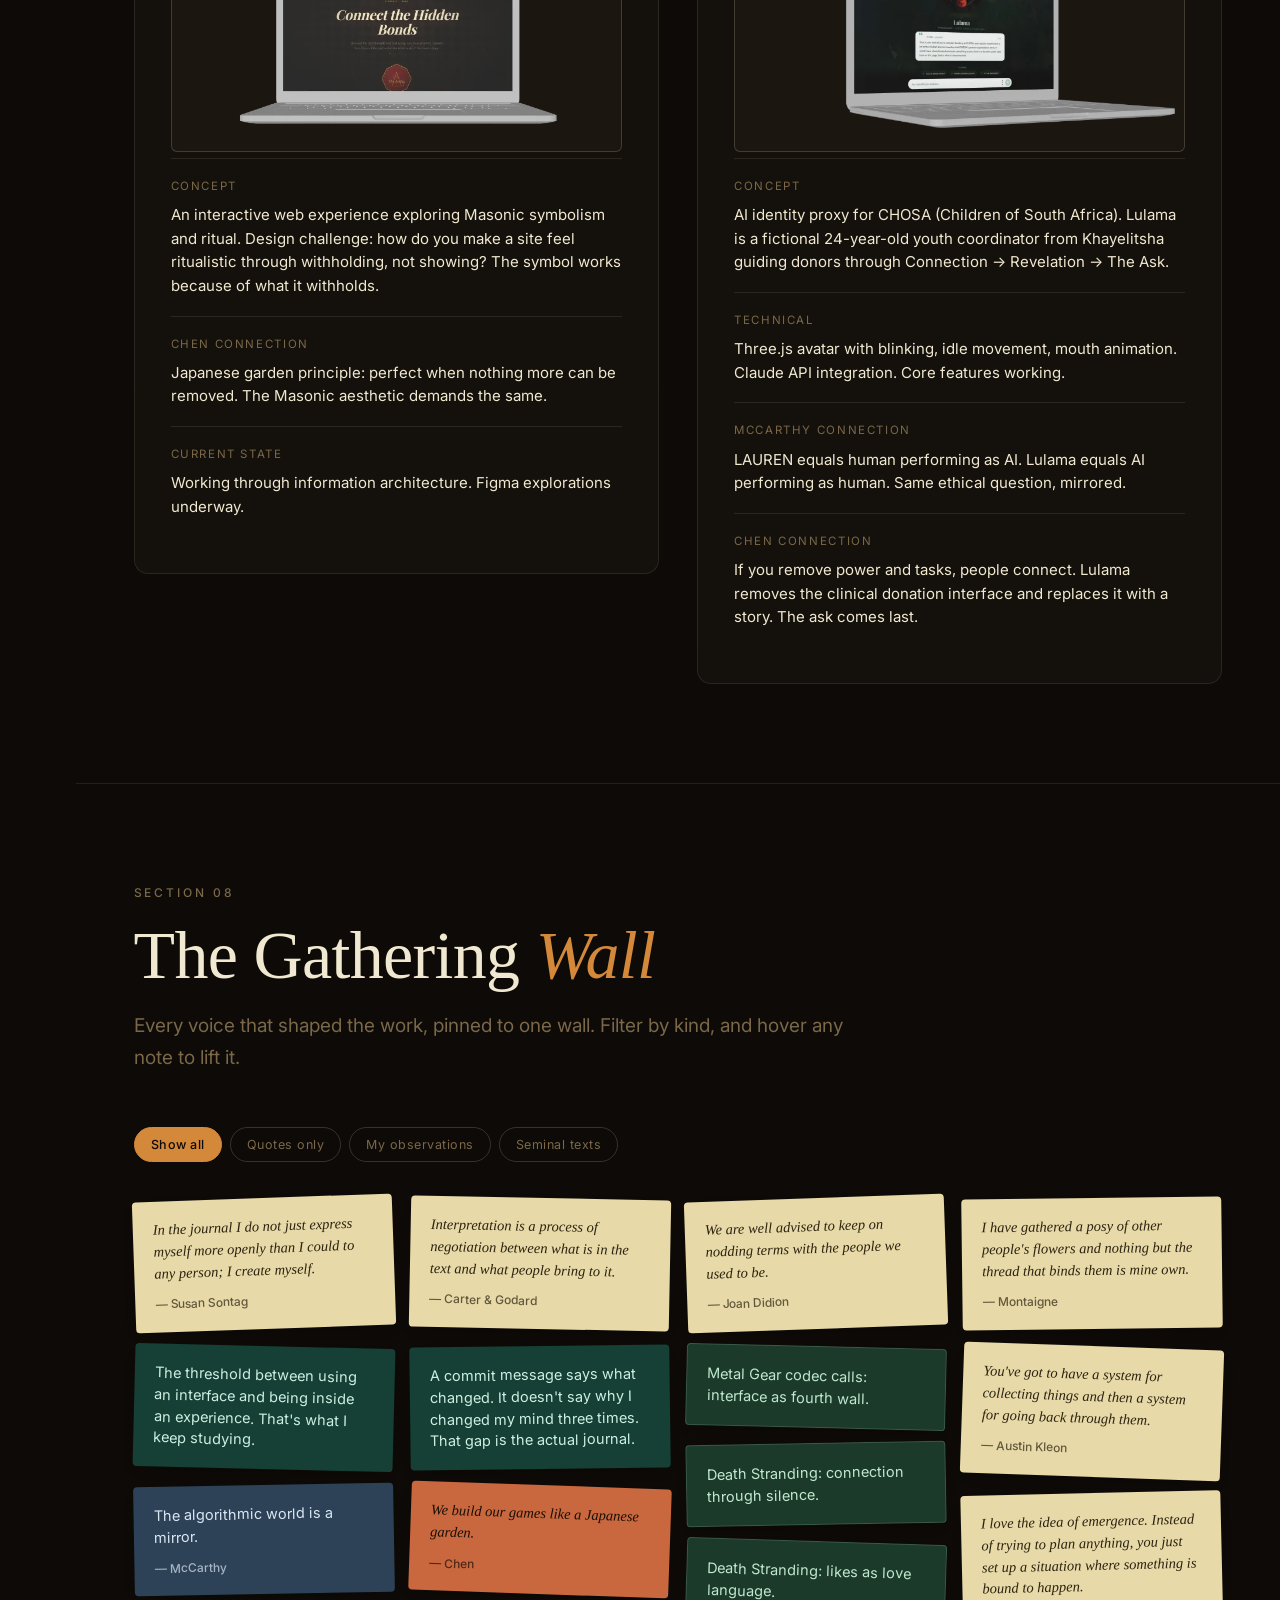
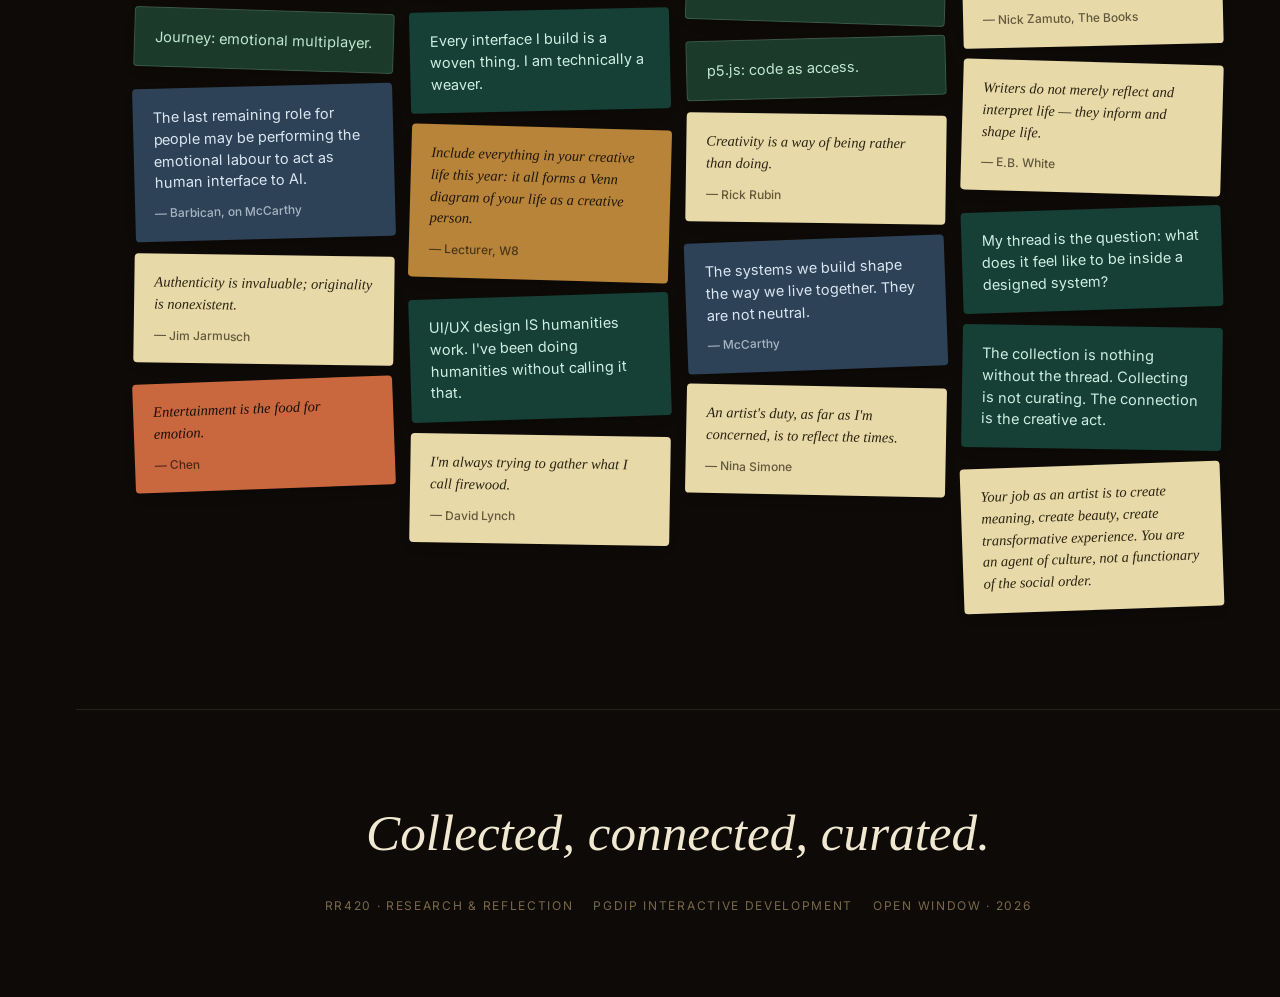
==== commit bea23699: "added semester 2 content" ====
--- a/rr-website/project/Interactive Journal.html
+++ b/rr-website/project/Interactive Journal.html
@@ -11,6 +11,7 @@
 
   <script src="journal/image-slot.js"></script>
   <script src="journal/content.js"></script>
+  <script src="journal/content2.js"></script>
   <script src="journal/app.js"></script>
 </body>
 </html>
--- a/rr-website/project/journal/styles.css
+++ b/rr-website/project/journal/styles.css
@@ -94,6 +94,21 @@
   font-family: var(--sans);
 }
 .nav__btn:hover .tip { opacity: 1; transform: translateY(-50%) translateX(0); }
+
+.sem-switch {
+  display: flex; align-items: center; gap: 6px;
+  padding: 6px; border: 1px solid var(--hair); border-radius: 999px;
+  background: rgba(20, 16, 11, 0.7);
+  margin-top: 10px;
+}
+.sem-btn {
+  border: 1px solid transparent; border-radius: 999px;
+  background: transparent; color: var(--sand); cursor: pointer;
+  font-size: 11px; letter-spacing: 0.12em; text-transform: uppercase;
+  padding: 8px 10px; min-width: 46px; transition: all 0.25s var(--ease);
+}
+.sem-btn:hover { color: var(--cream); border-color: var(--hair-2); background: var(--bg-3); }
+.sem-btn.active { color: var(--bg); background: var(--amber); border-color: var(--amber); }
 
 /* mobile: bottom bar */
 @media (max-width: 720px) {
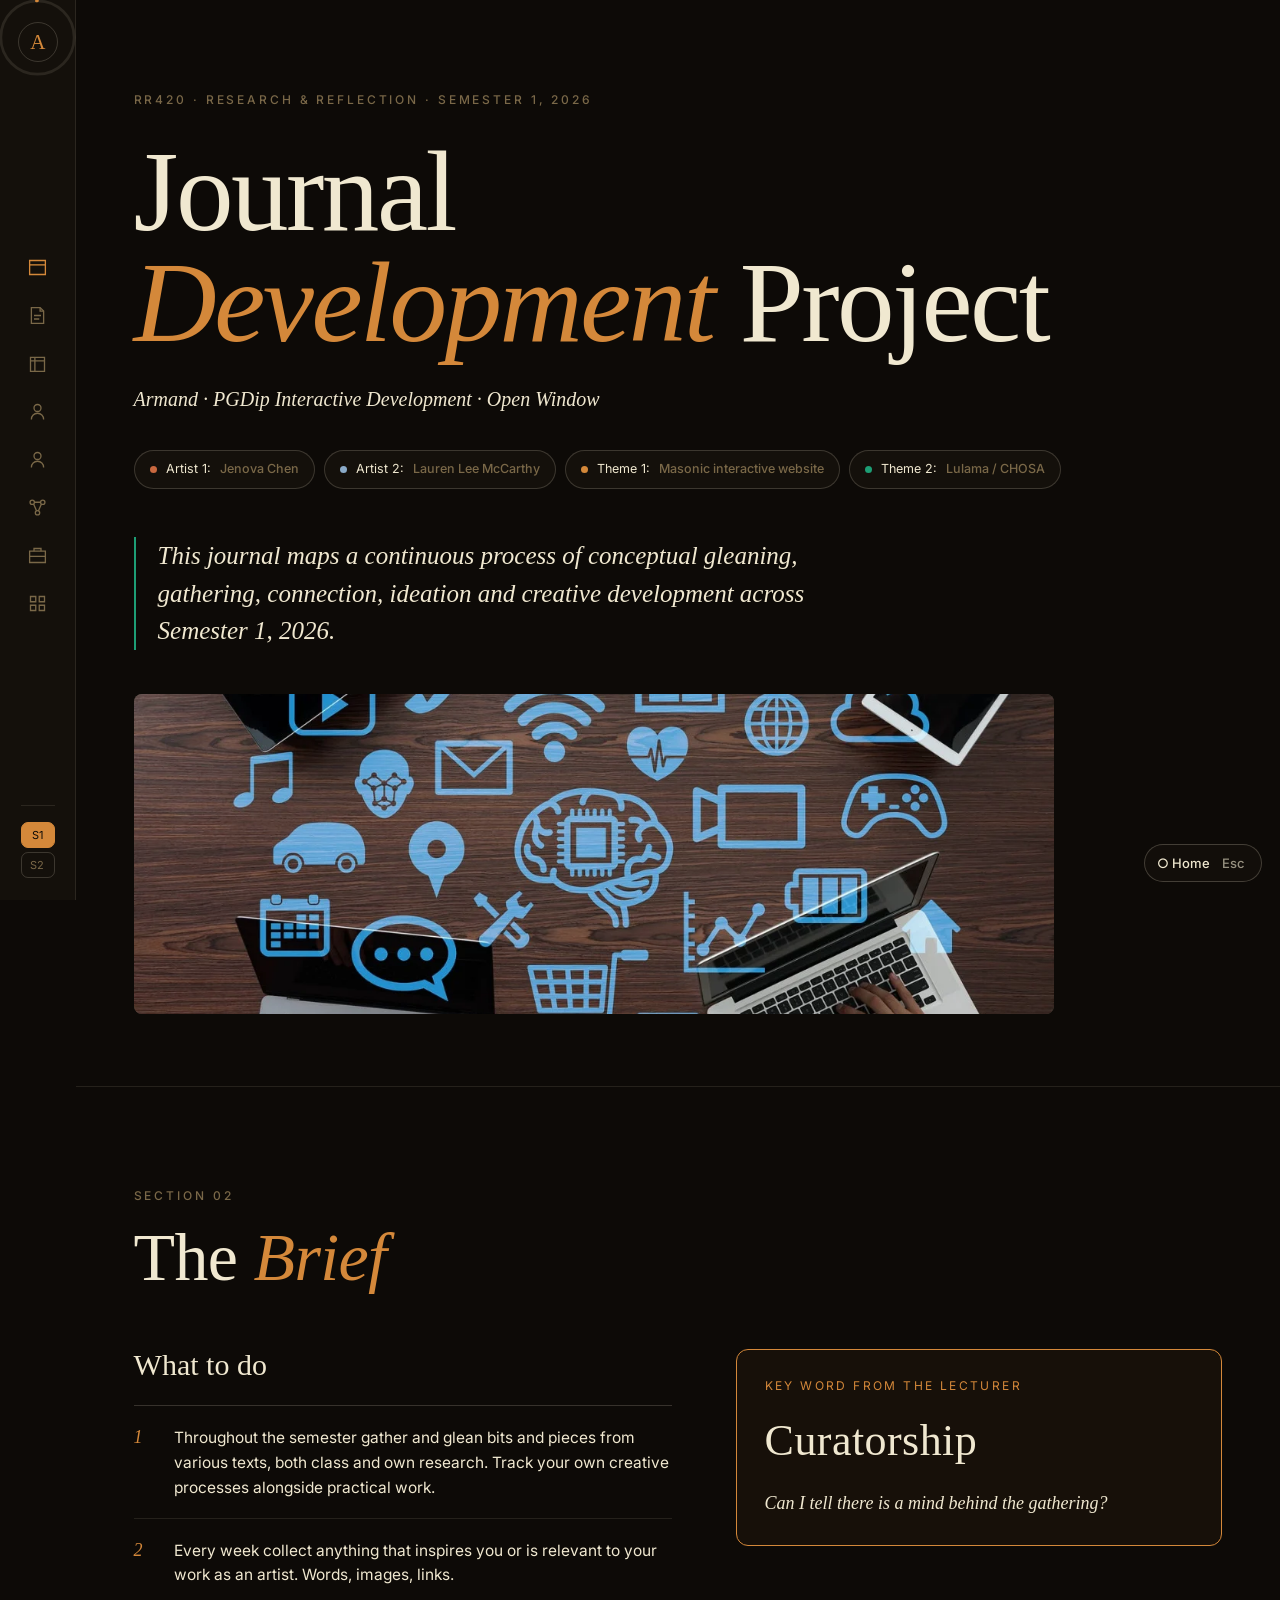
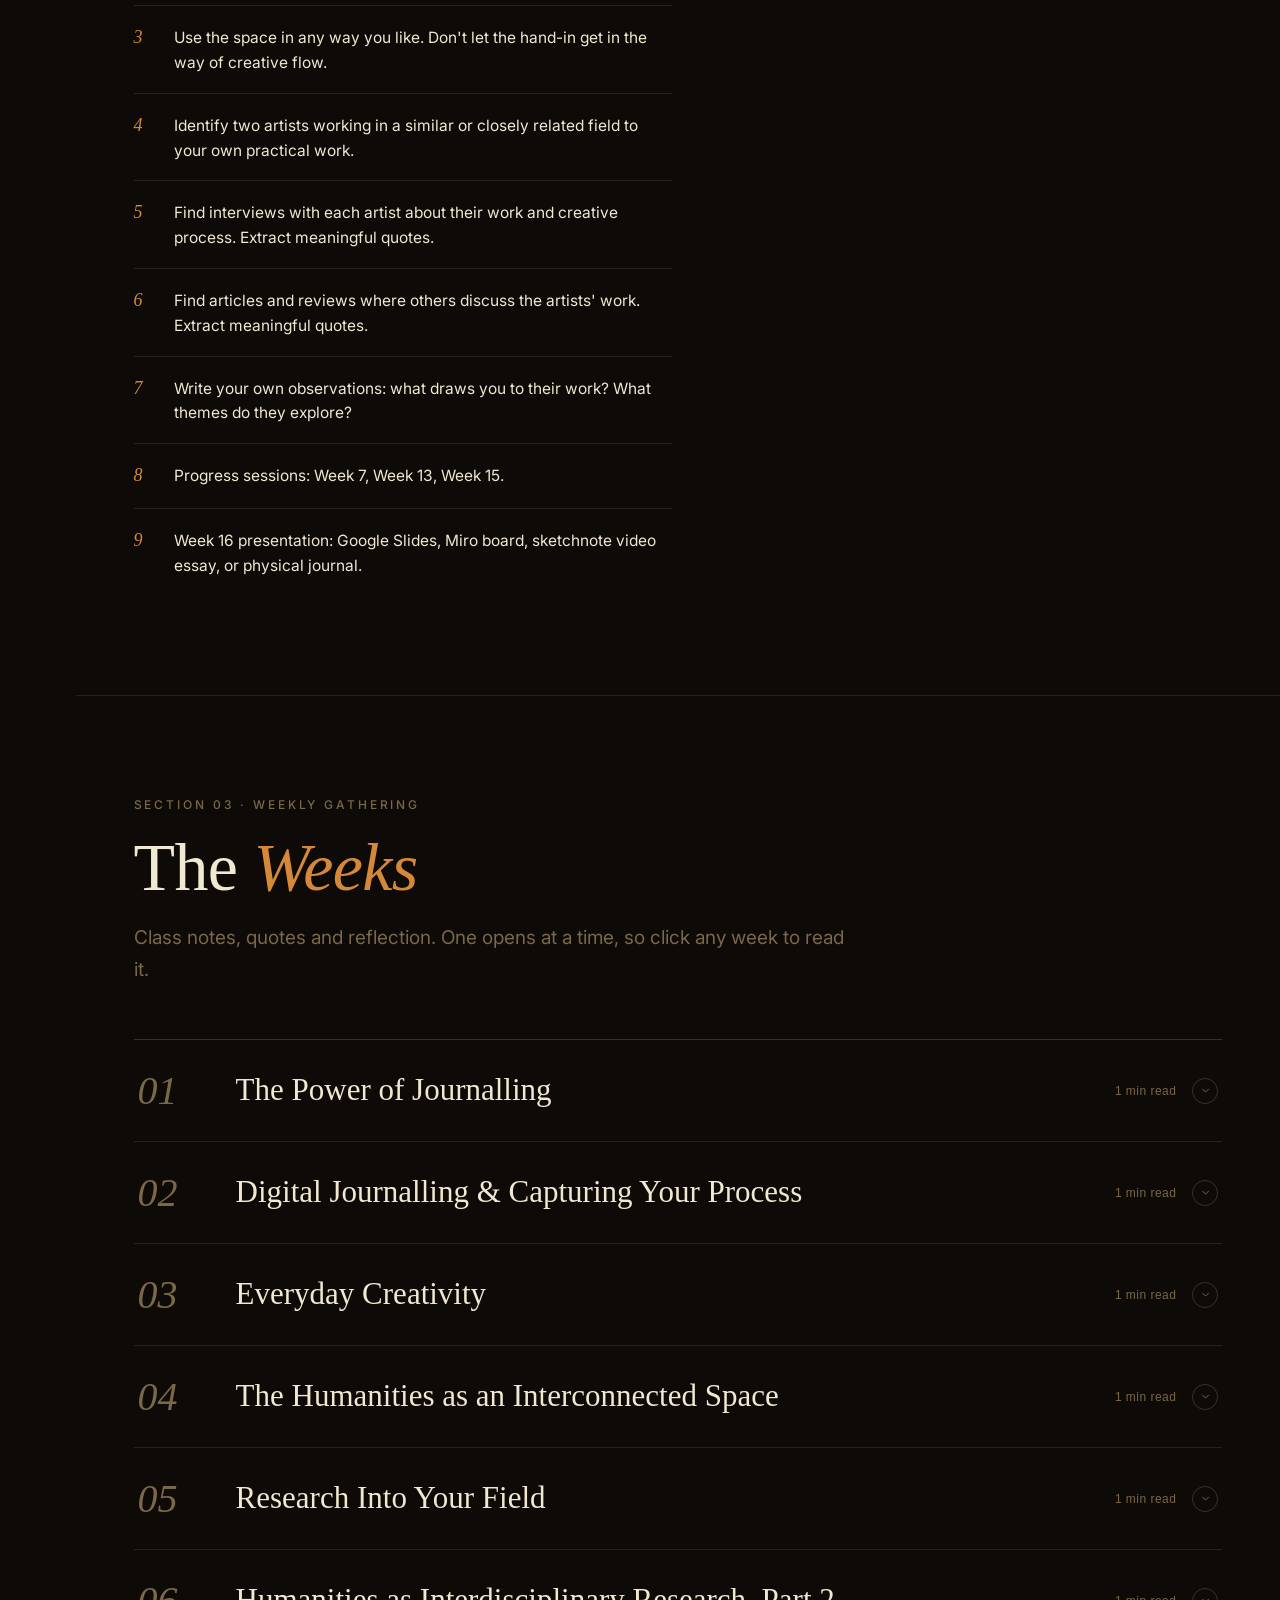
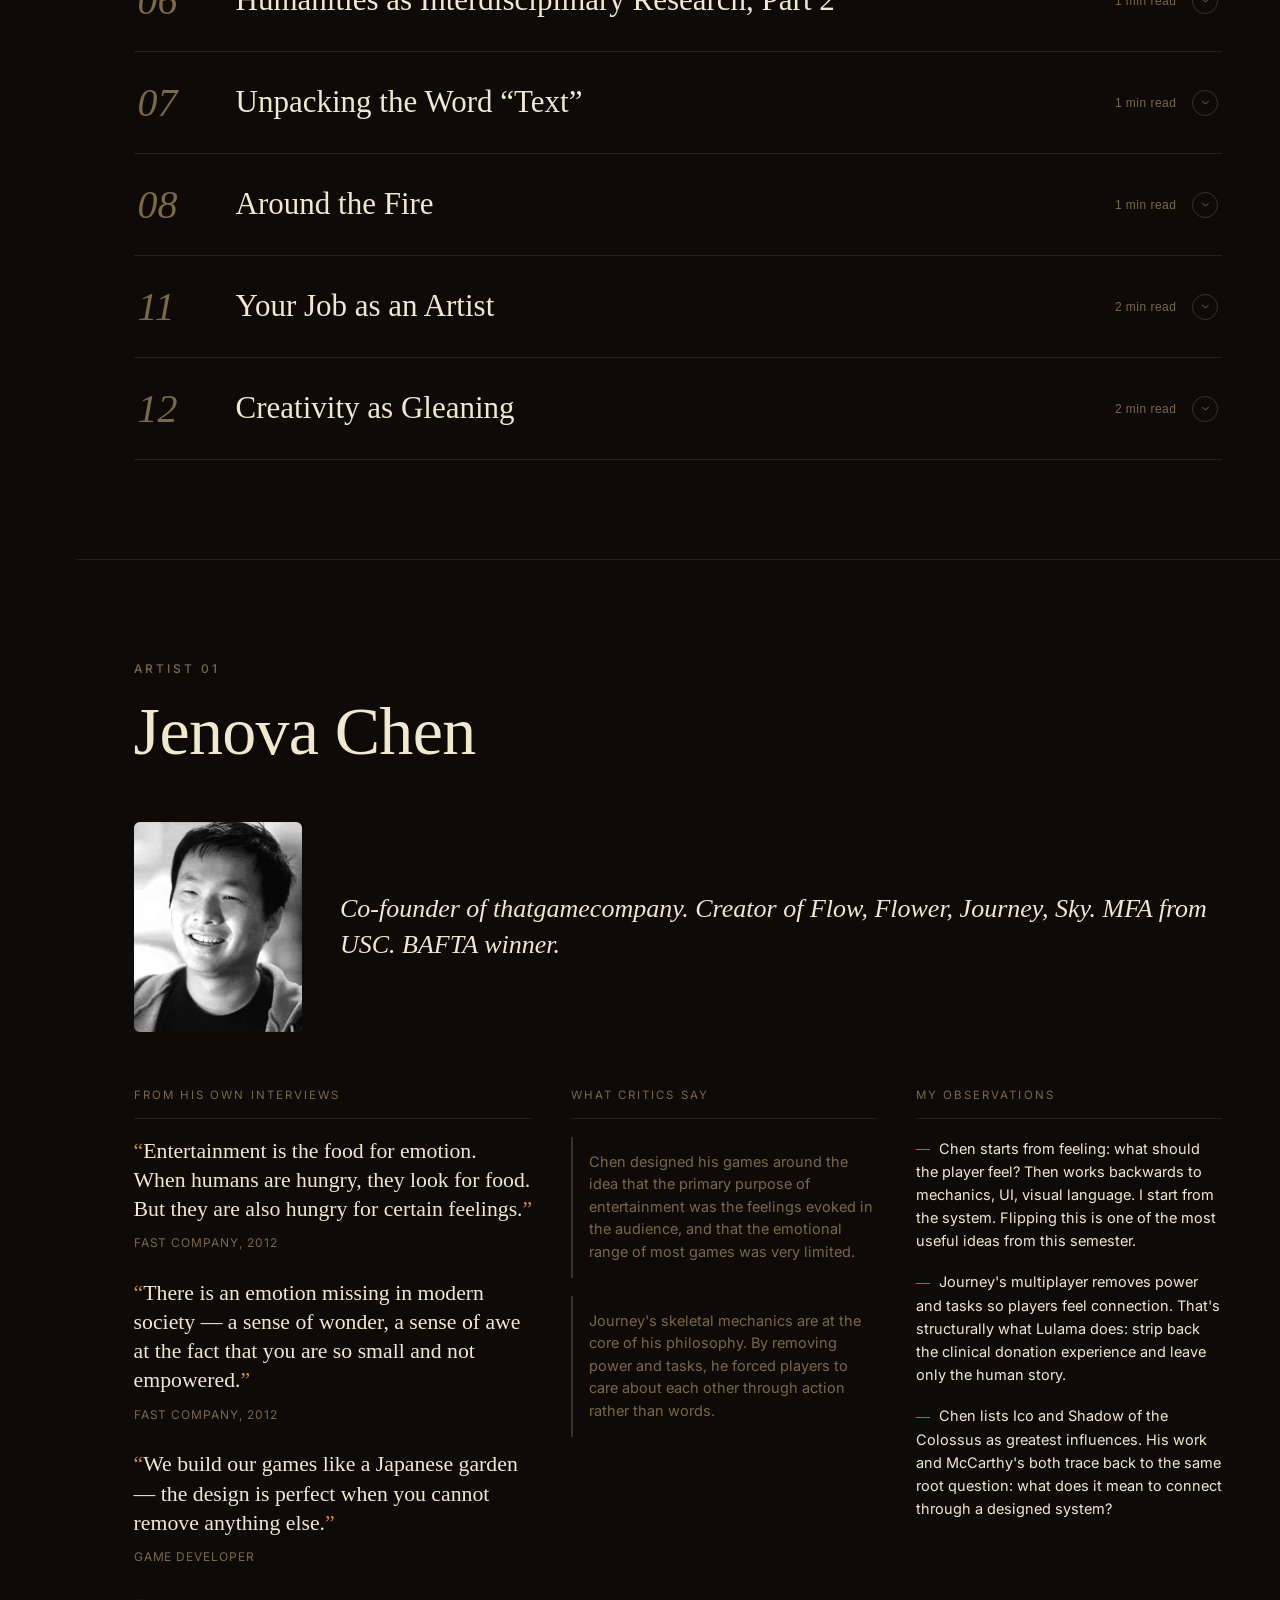
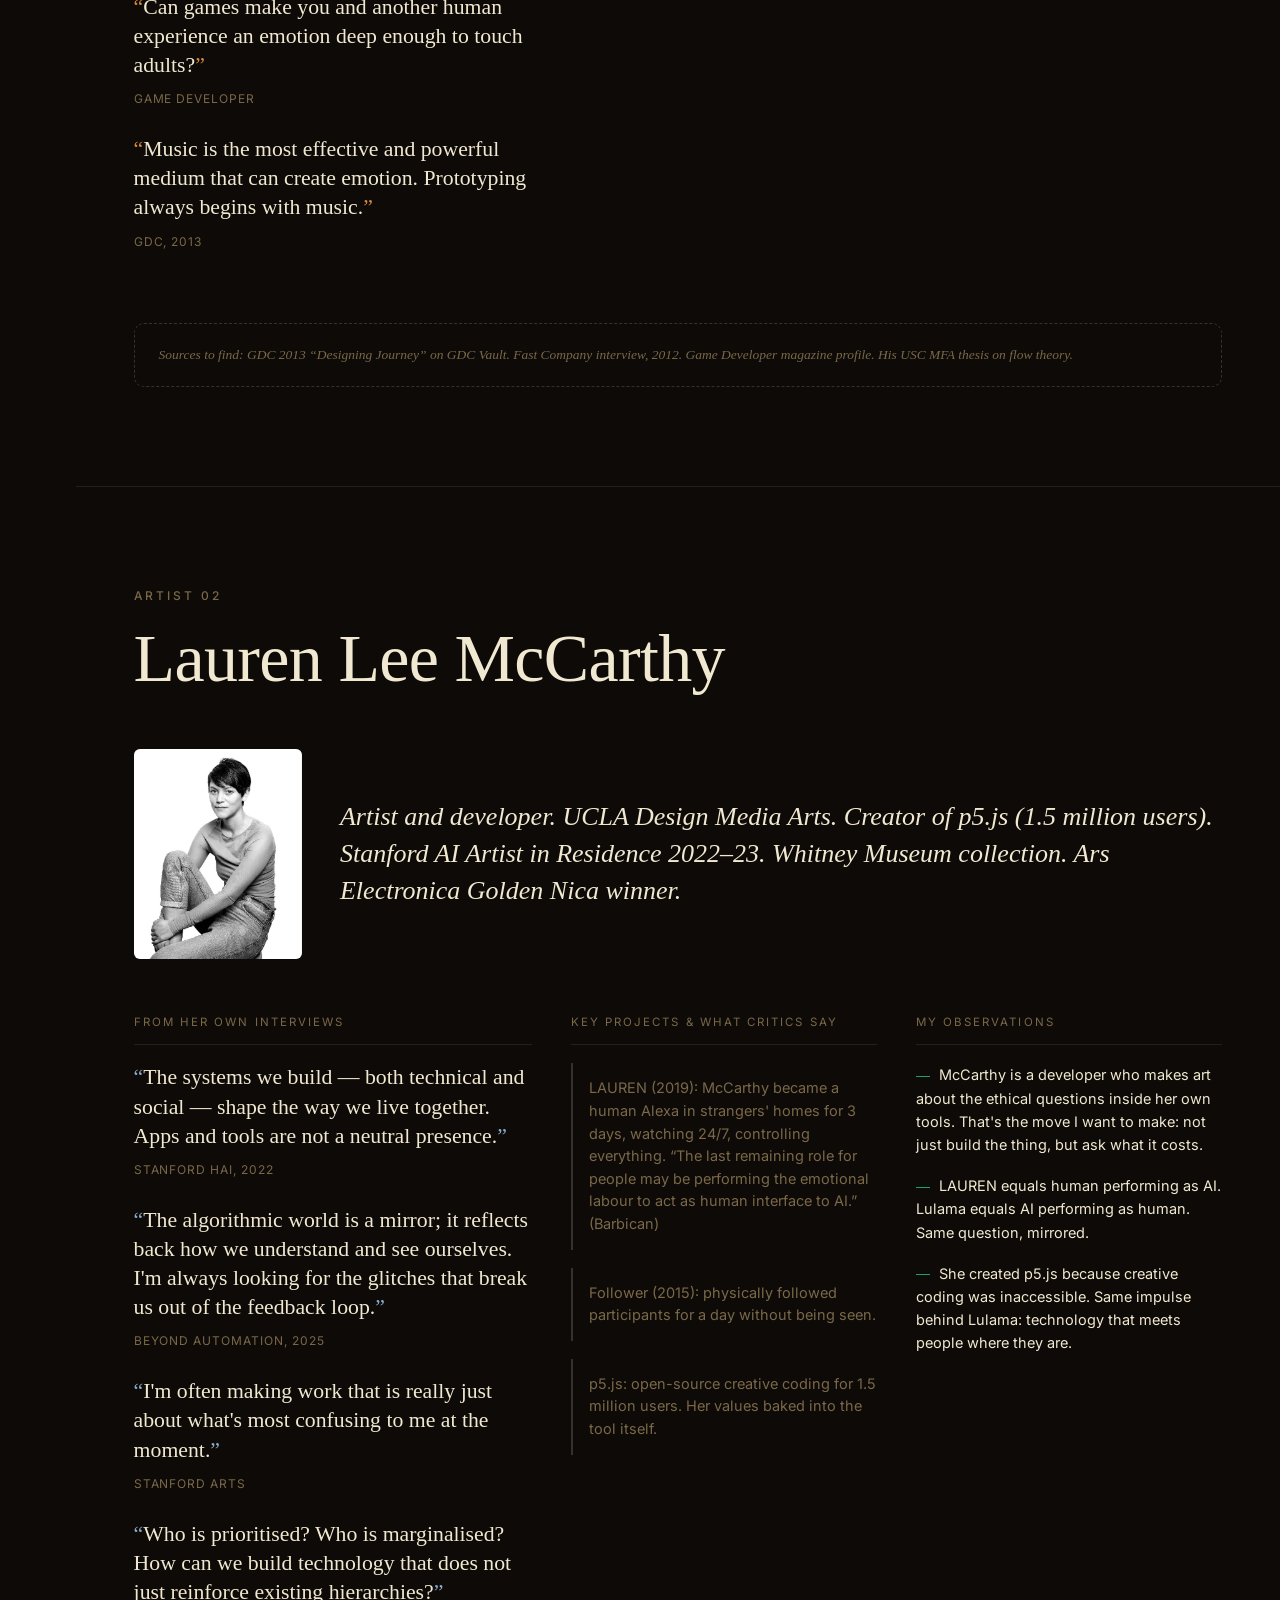
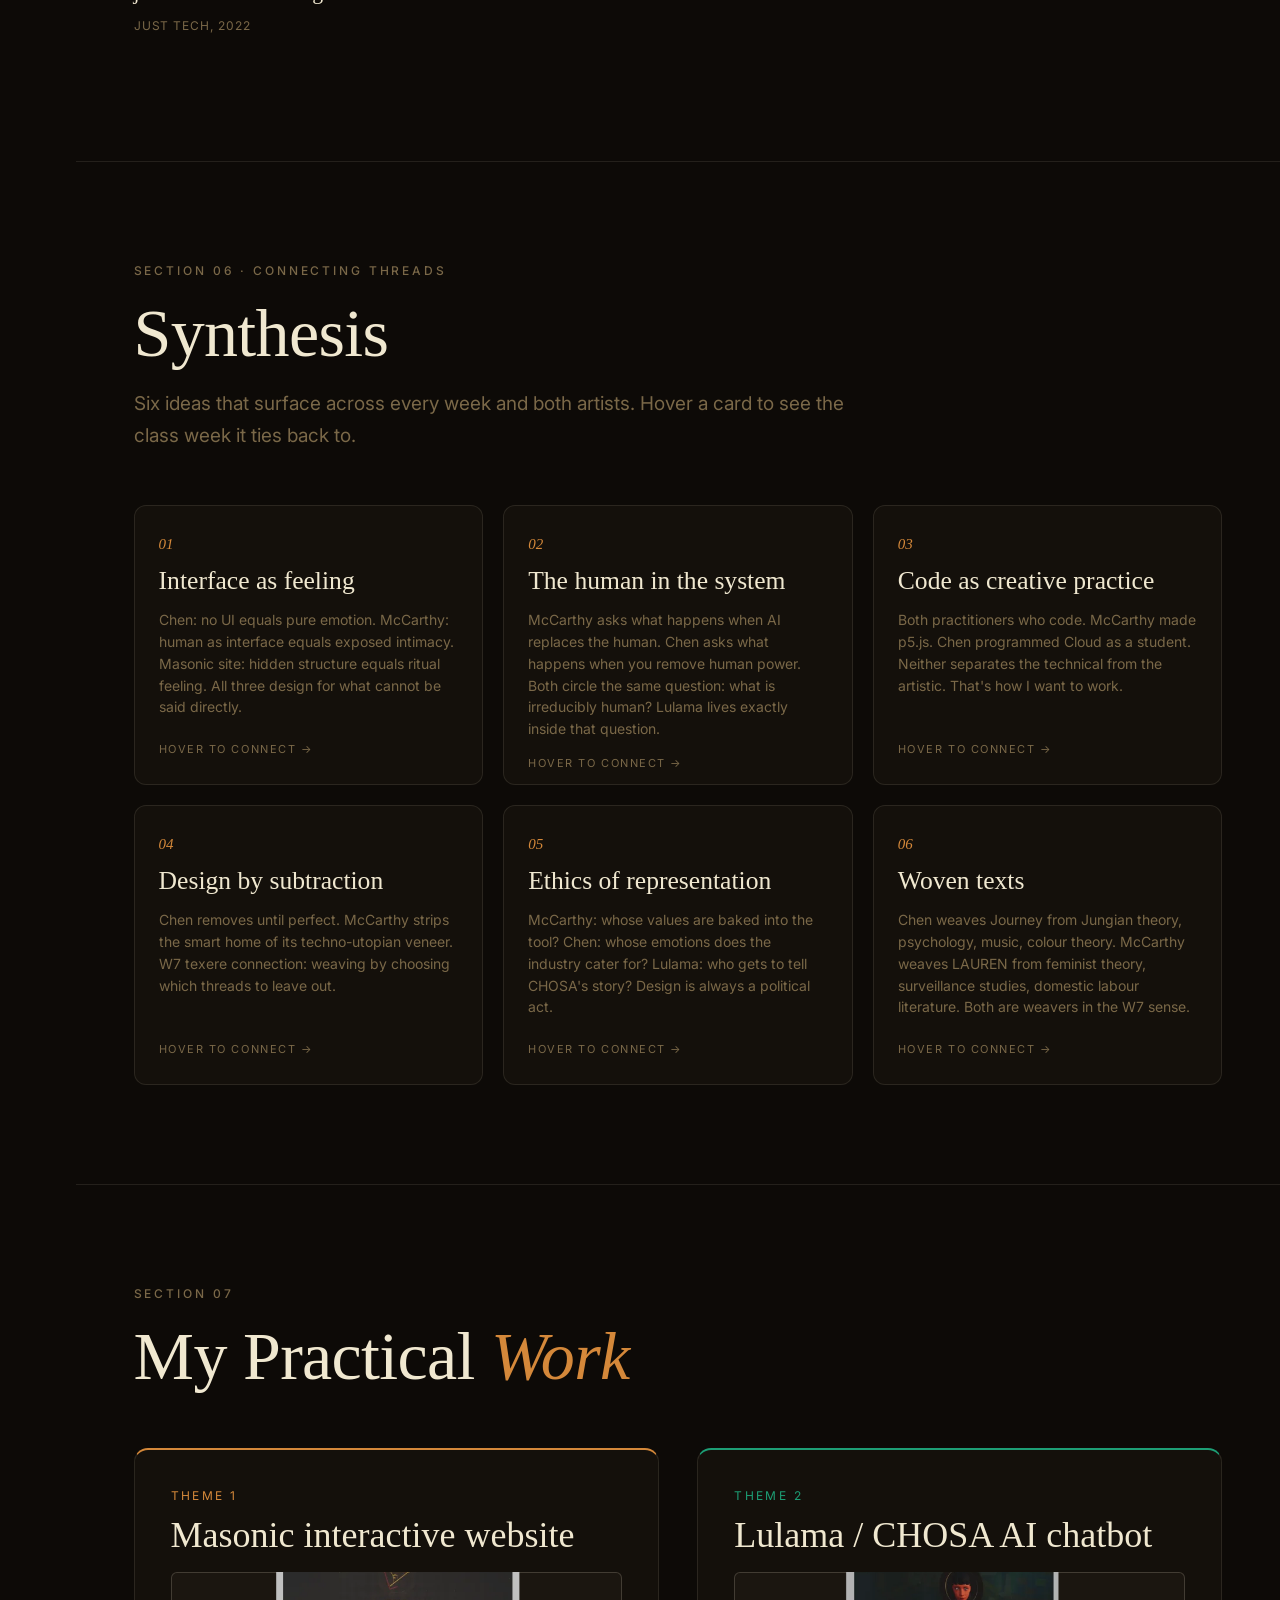
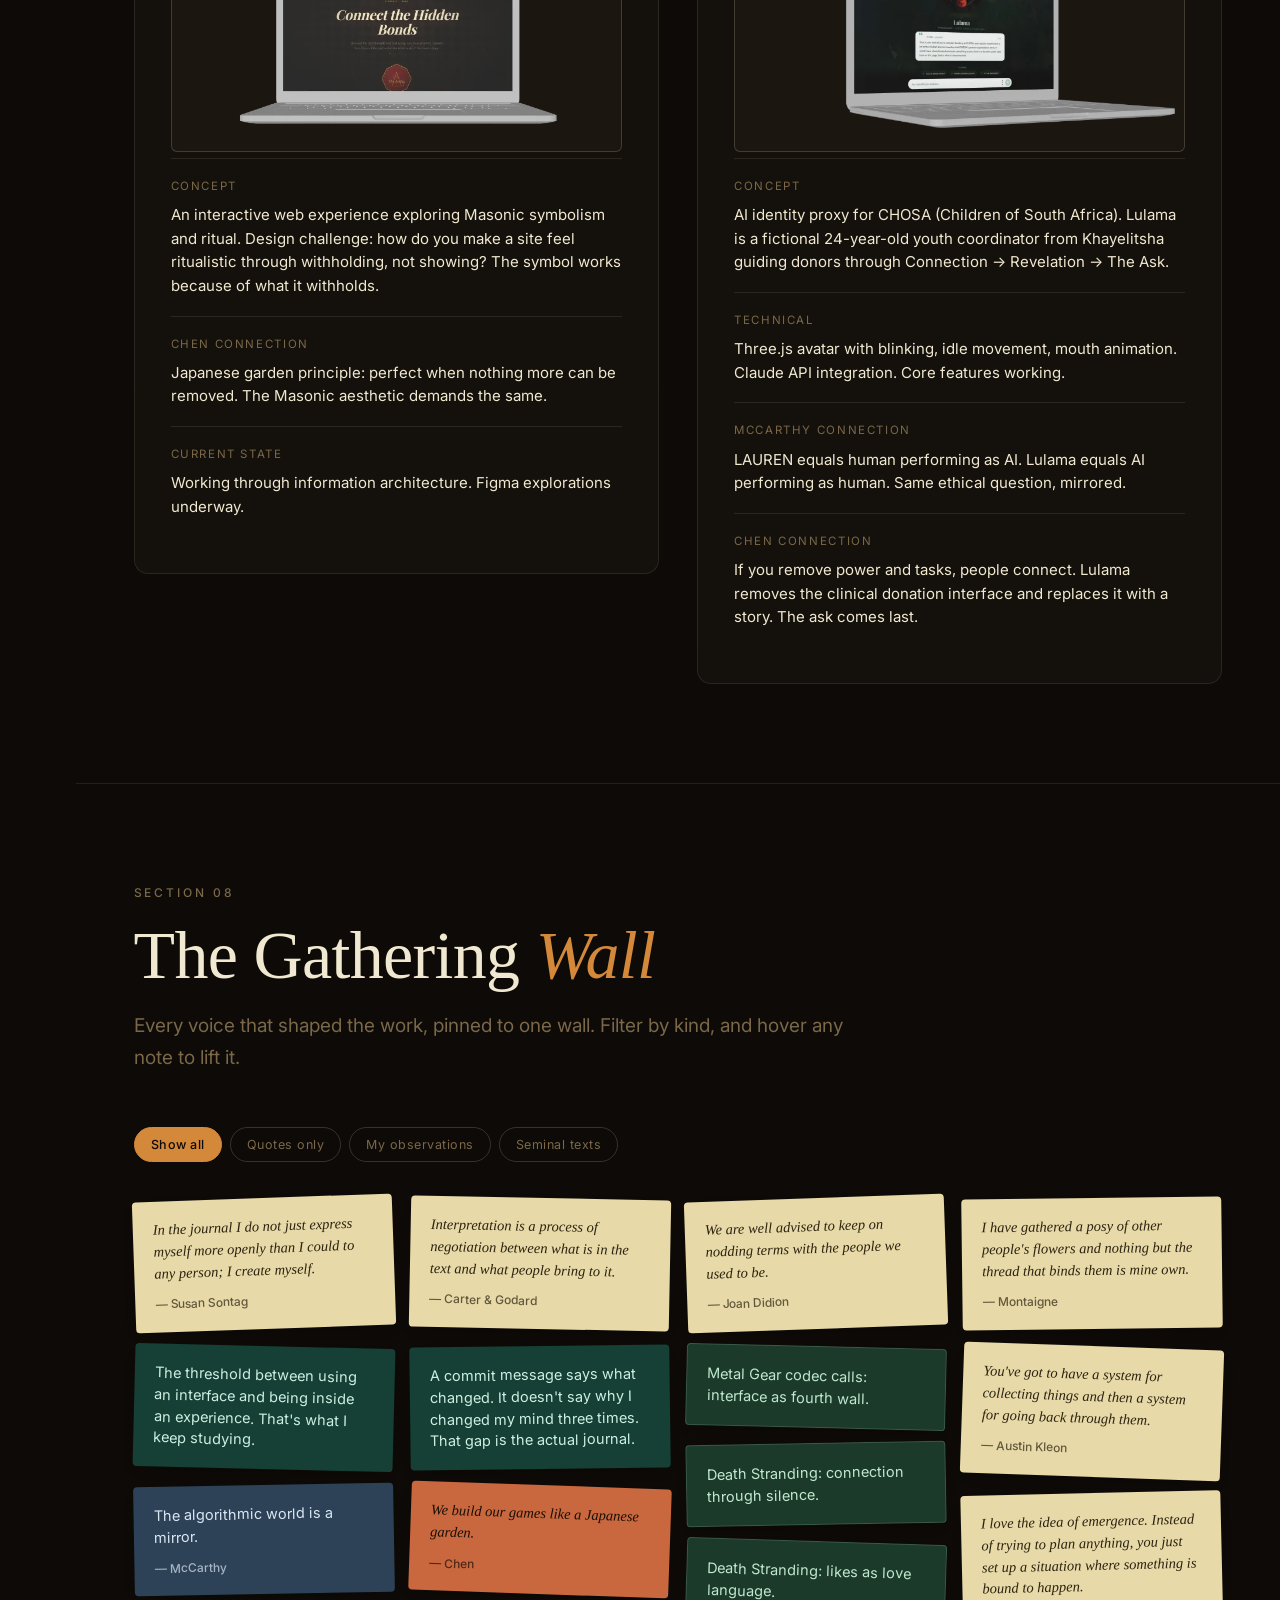
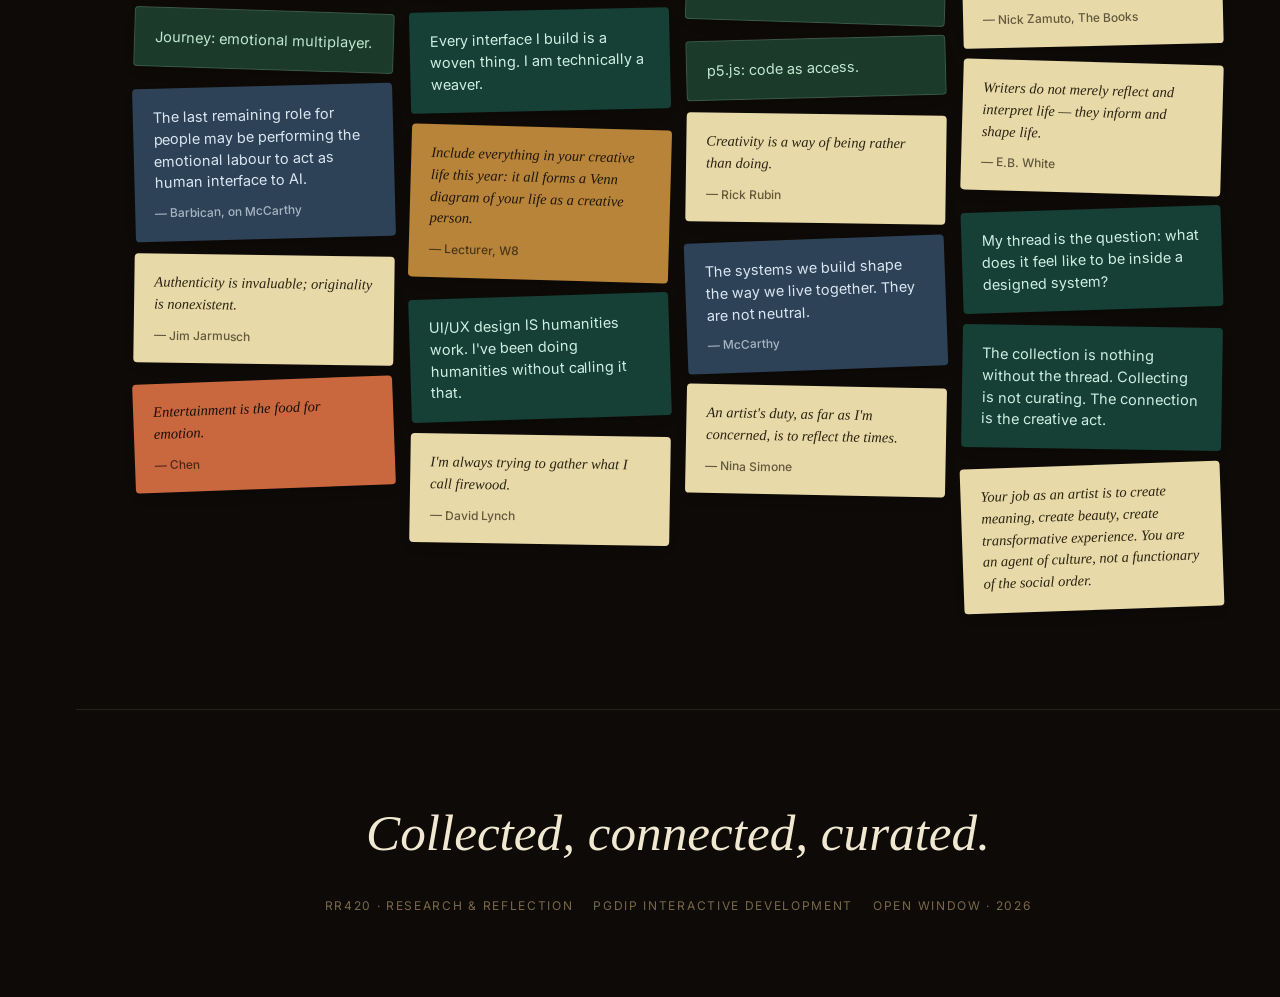
==== commit 2397fea8: "ps5 ui update" ====
--- a/rr-website/project/Interactive Journal.html
+++ b/rr-website/project/Interactive Journal.html
@@ -13,5 +13,6 @@
   <script src="journal/content.js"></script>
   <script src="journal/content2.js"></script>
   <script src="journal/app.js"></script>
+  <script src="journal/ps5-exit.js"></script>
 </body>
 </html>
--- a/rr-website/project/journal/styles.css
+++ b/rr-website/project/journal/styles.css
@@ -95,21 +95,6 @@
 }
 .nav__btn:hover .tip { opacity: 1; transform: translateY(-50%) translateX(0); }
 
-.sem-switch {
-  display: flex; align-items: center; gap: 6px;
-  padding: 6px; border: 1px solid var(--hair); border-radius: 999px;
-  background: rgba(20, 16, 11, 0.7);
-  margin-top: 10px;
-}
-.sem-btn {
-  border: 1px solid transparent; border-radius: 999px;
-  background: transparent; color: var(--sand); cursor: pointer;
-  font-size: 11px; letter-spacing: 0.12em; text-transform: uppercase;
-  padding: 8px 10px; min-width: 46px; transition: all 0.25s var(--ease);
-}
-.sem-btn:hover { color: var(--cream); border-color: var(--hair-2); background: var(--bg-3); }
-.sem-btn.active { color: var(--bg); background: var(--amber); border-color: var(--amber); }
-
 /* mobile: bottom bar */
 @media (max-width: 720px) {
   .nav { top: auto; right: 0; width: 100%; height: 56px; flex-direction: row;
@@ -125,6 +110,26 @@
 .nav__ring circle { fill: none; stroke-width: 1.5; }
 .nav__ring .bg { stroke: var(--hair); }
 .nav__ring .fg { stroke: var(--amber); stroke-linecap: round; transition: stroke-dashoffset 0.2s linear; }
+
+/* ============================================================
+   SEMESTER SWITCHER
+   ============================================================ */
+.sem-switch {
+  flex: none; display: flex; flex-direction: column; gap: 4px;
+  margin-top: 16px; border-top: 1px solid var(--hair); padding-top: 16px;
+}
+.sem-btn {
+  width: 34px; height: 26px; border-radius: 7px;
+  border: 1px solid var(--hair-2); background: transparent; color: var(--sand);
+  font-family: var(--sans); font-size: 11px; letter-spacing: 0.04em;
+  cursor: pointer; transition: color 0.25s var(--ease), background 0.25s var(--ease), border-color 0.25s var(--ease);
+}
+.sem-btn:hover { color: var(--cream); border-color: var(--hair-2); background: var(--bg-3); }
+.sem-btn.active { color: var(--bg); background: var(--amber); border-color: var(--amber); }
+
+@media (max-width: 720px) {
+  .sem-switch { flex-direction: row; margin-top: 0; border-top: none; border-left: 1px solid var(--hair); padding: 0 0 0 10px; margin-left: 6px; }
+}
 
 /* ============================================================
    SECTION SHELL
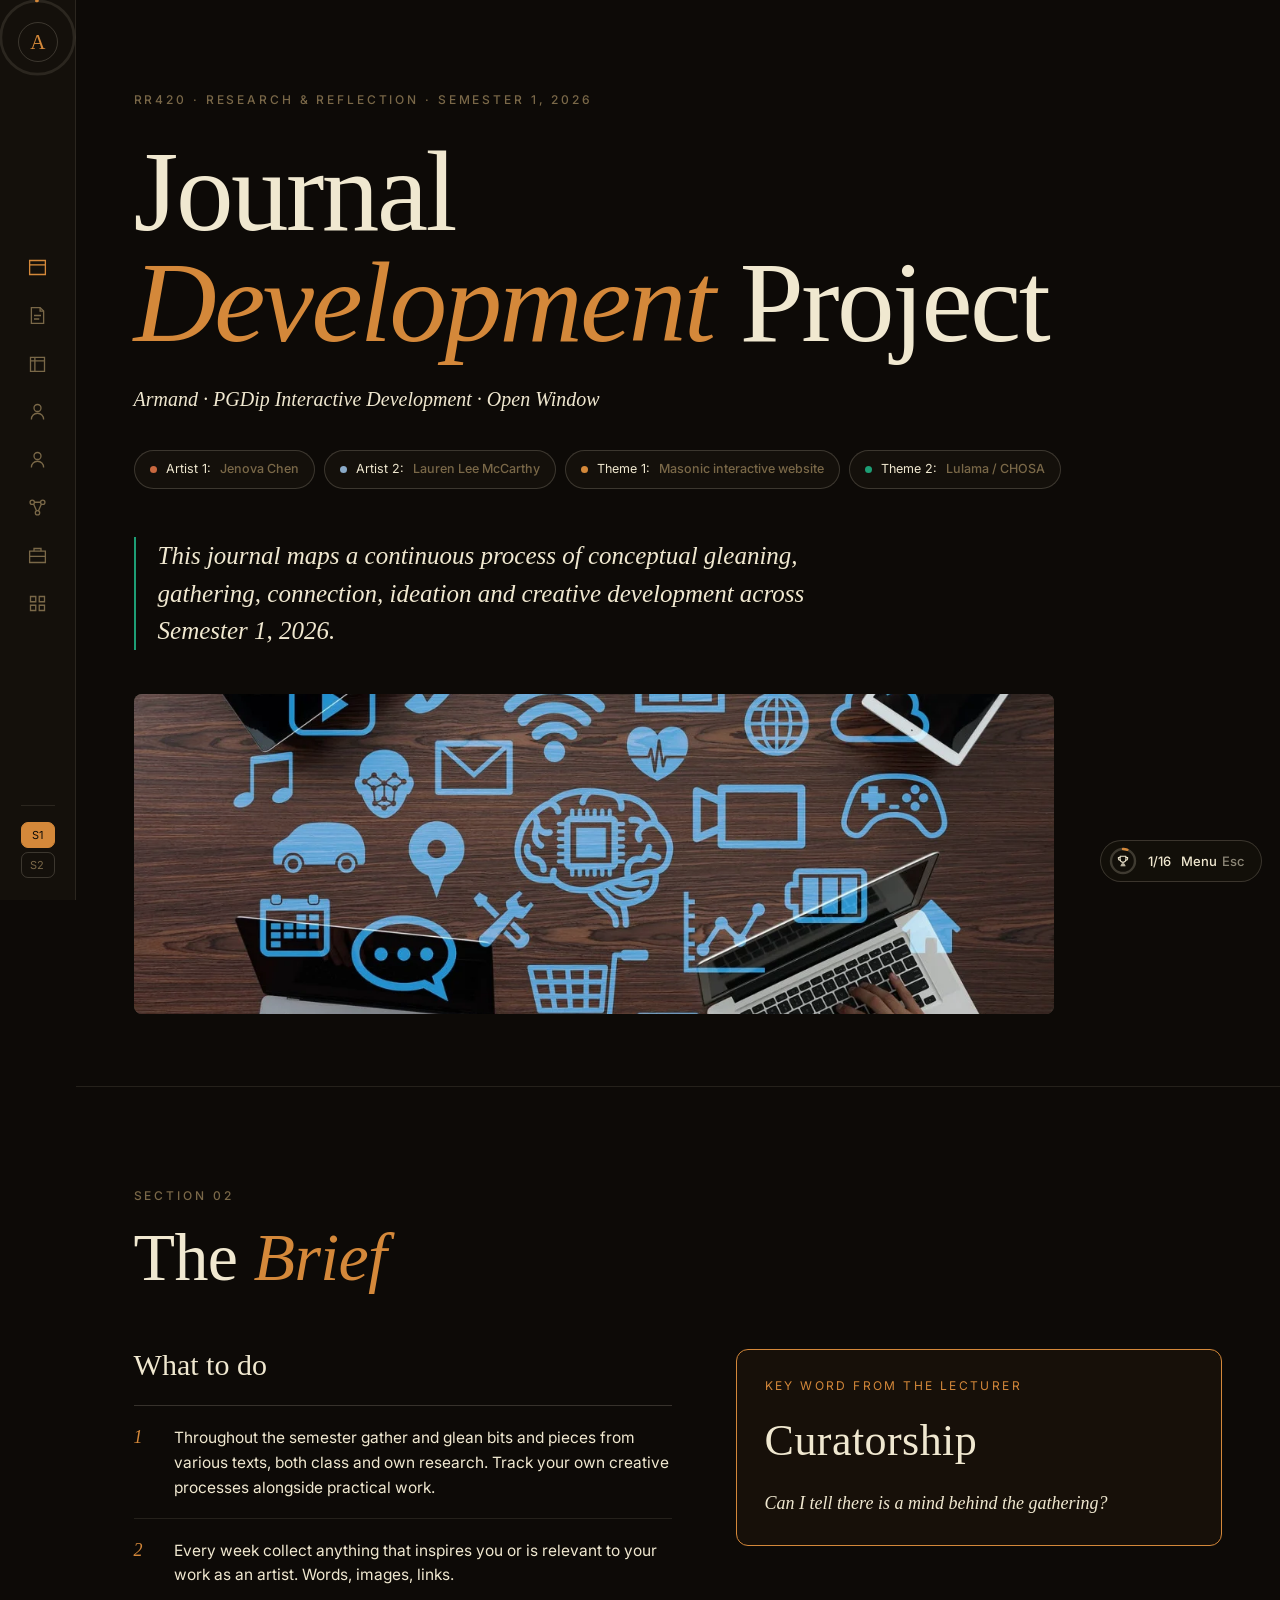
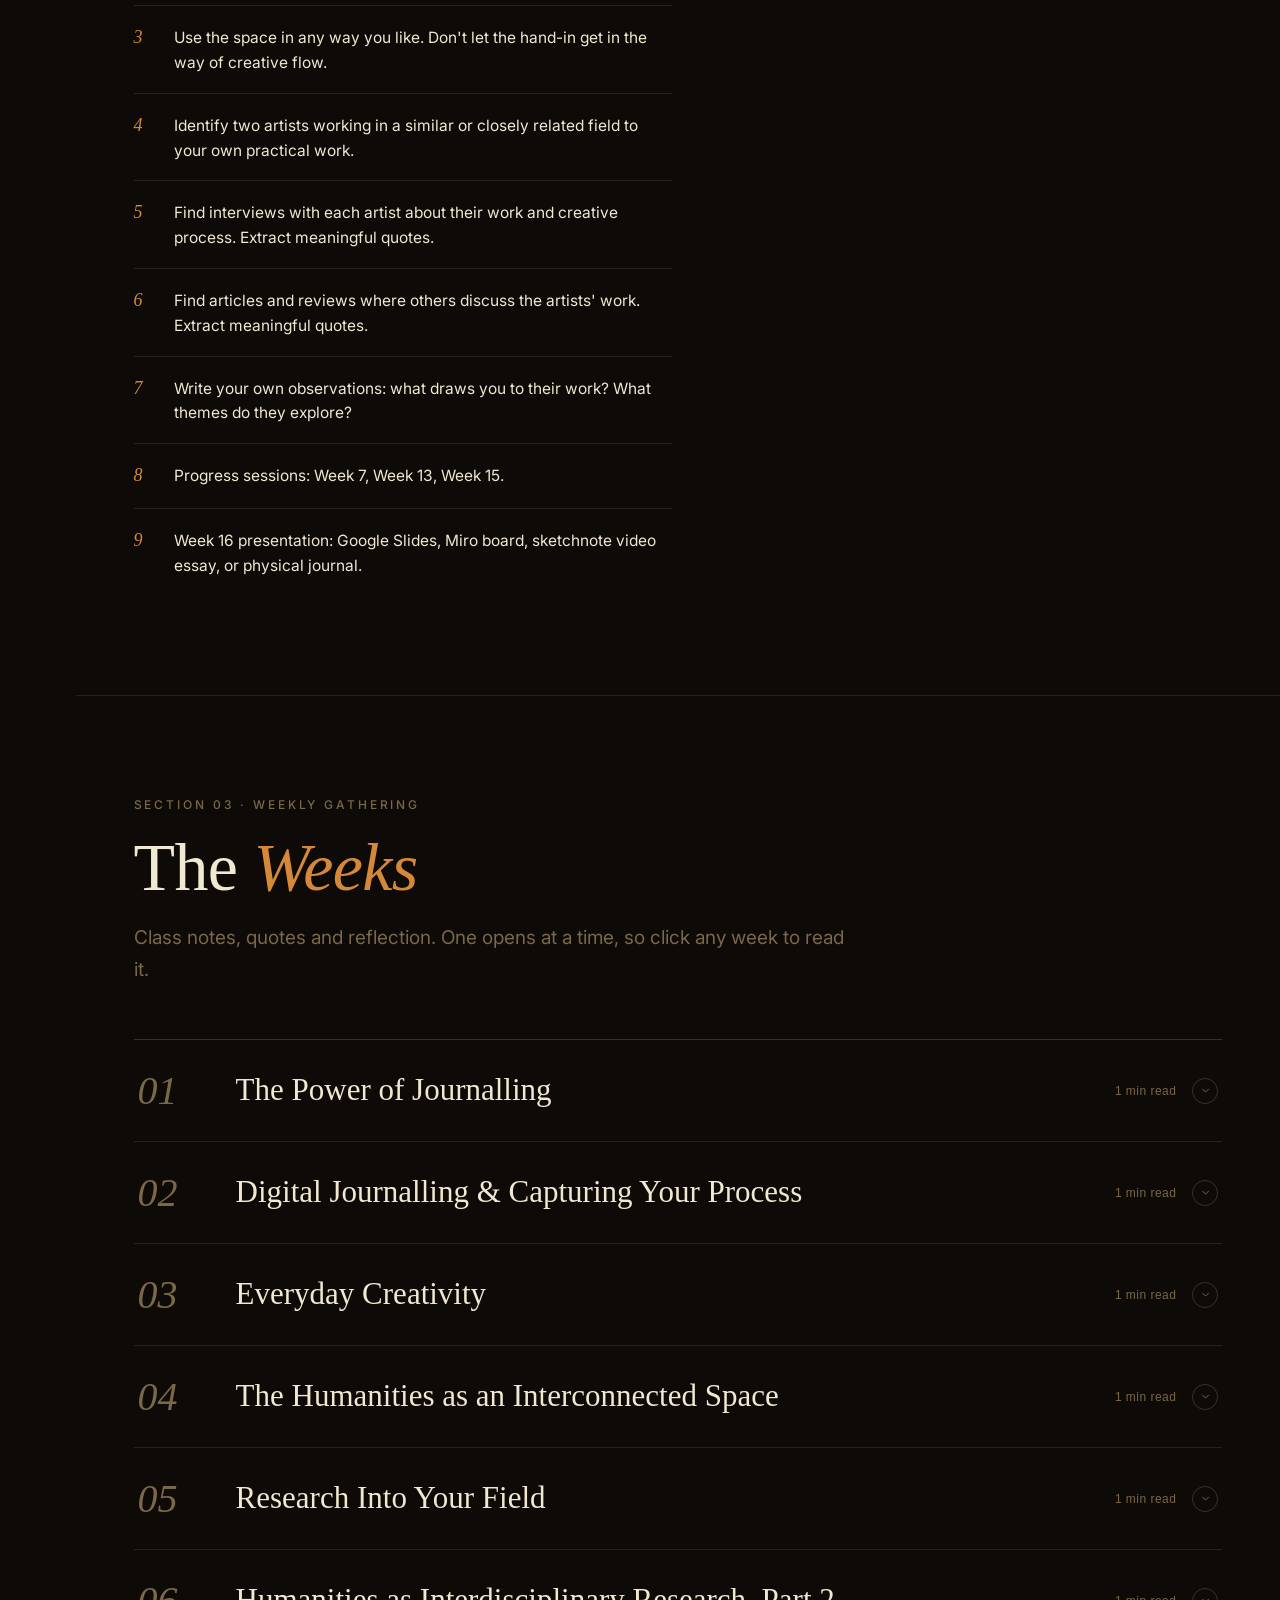
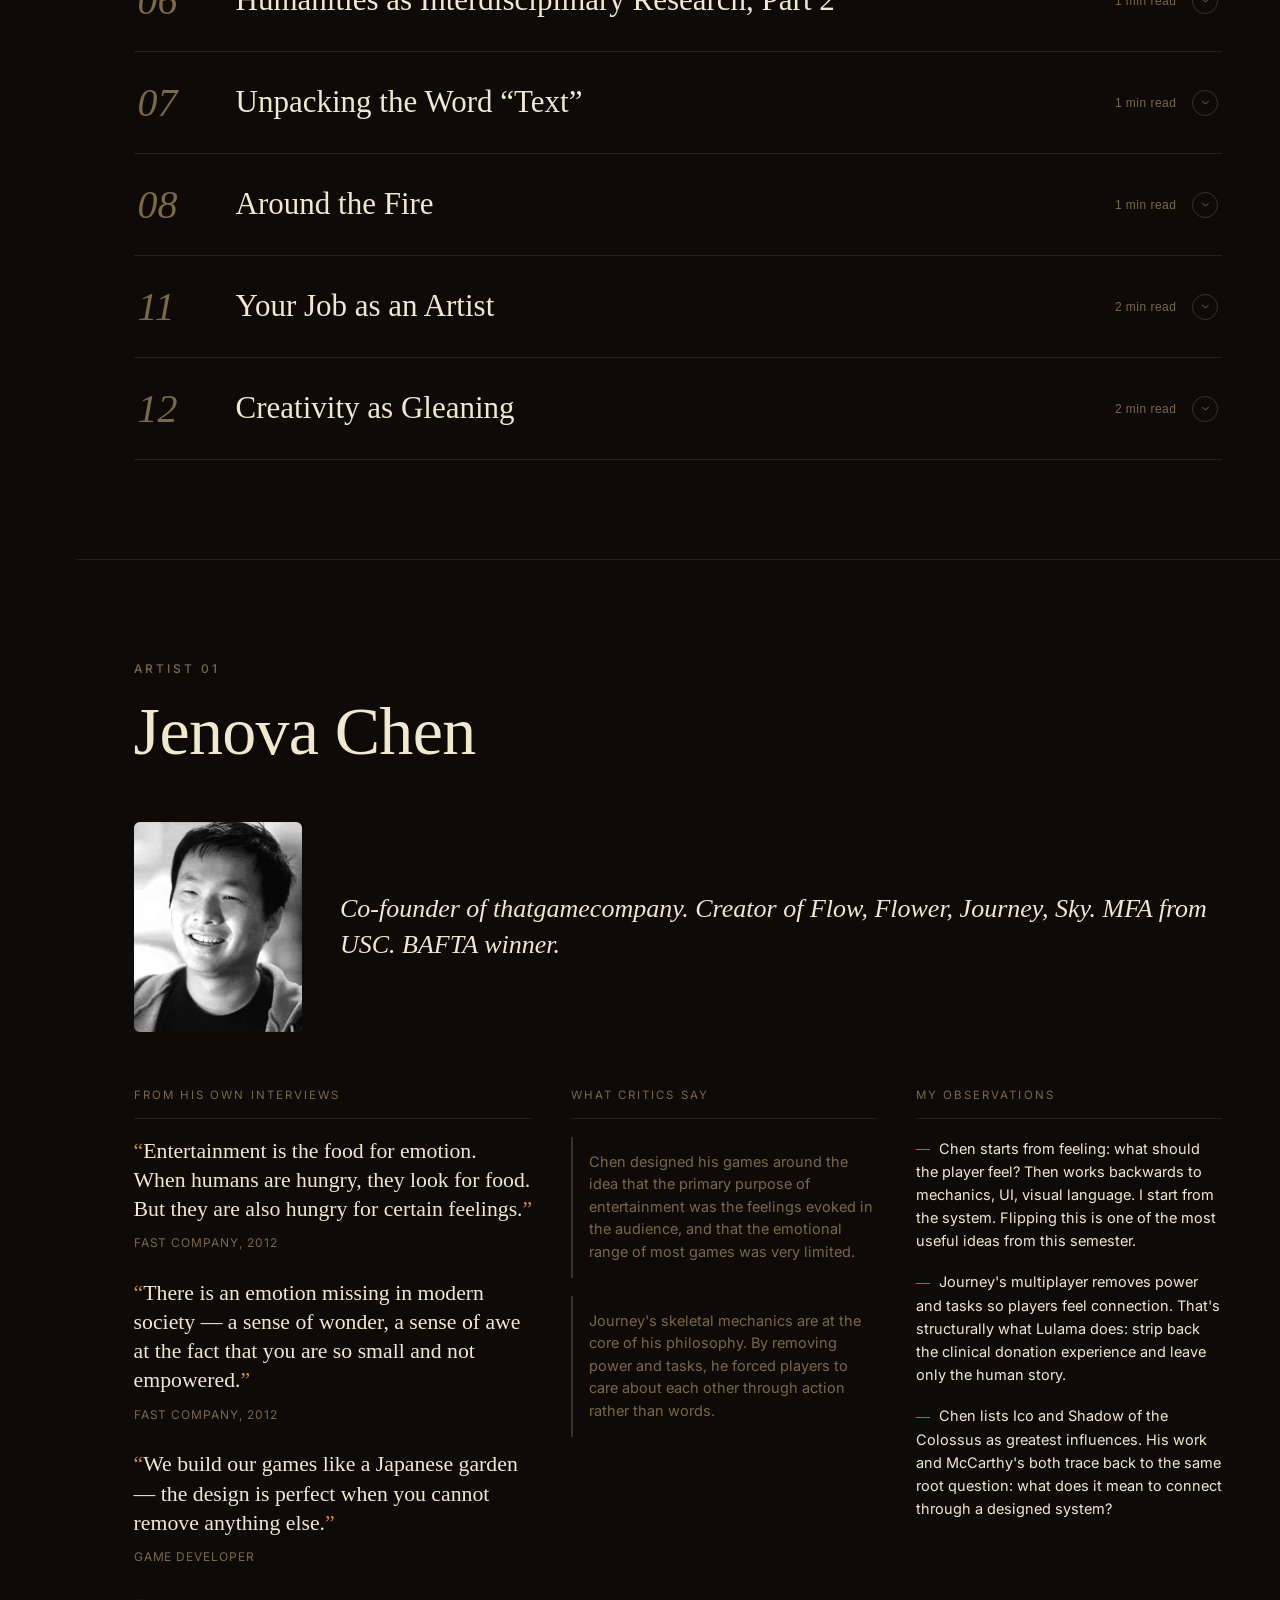
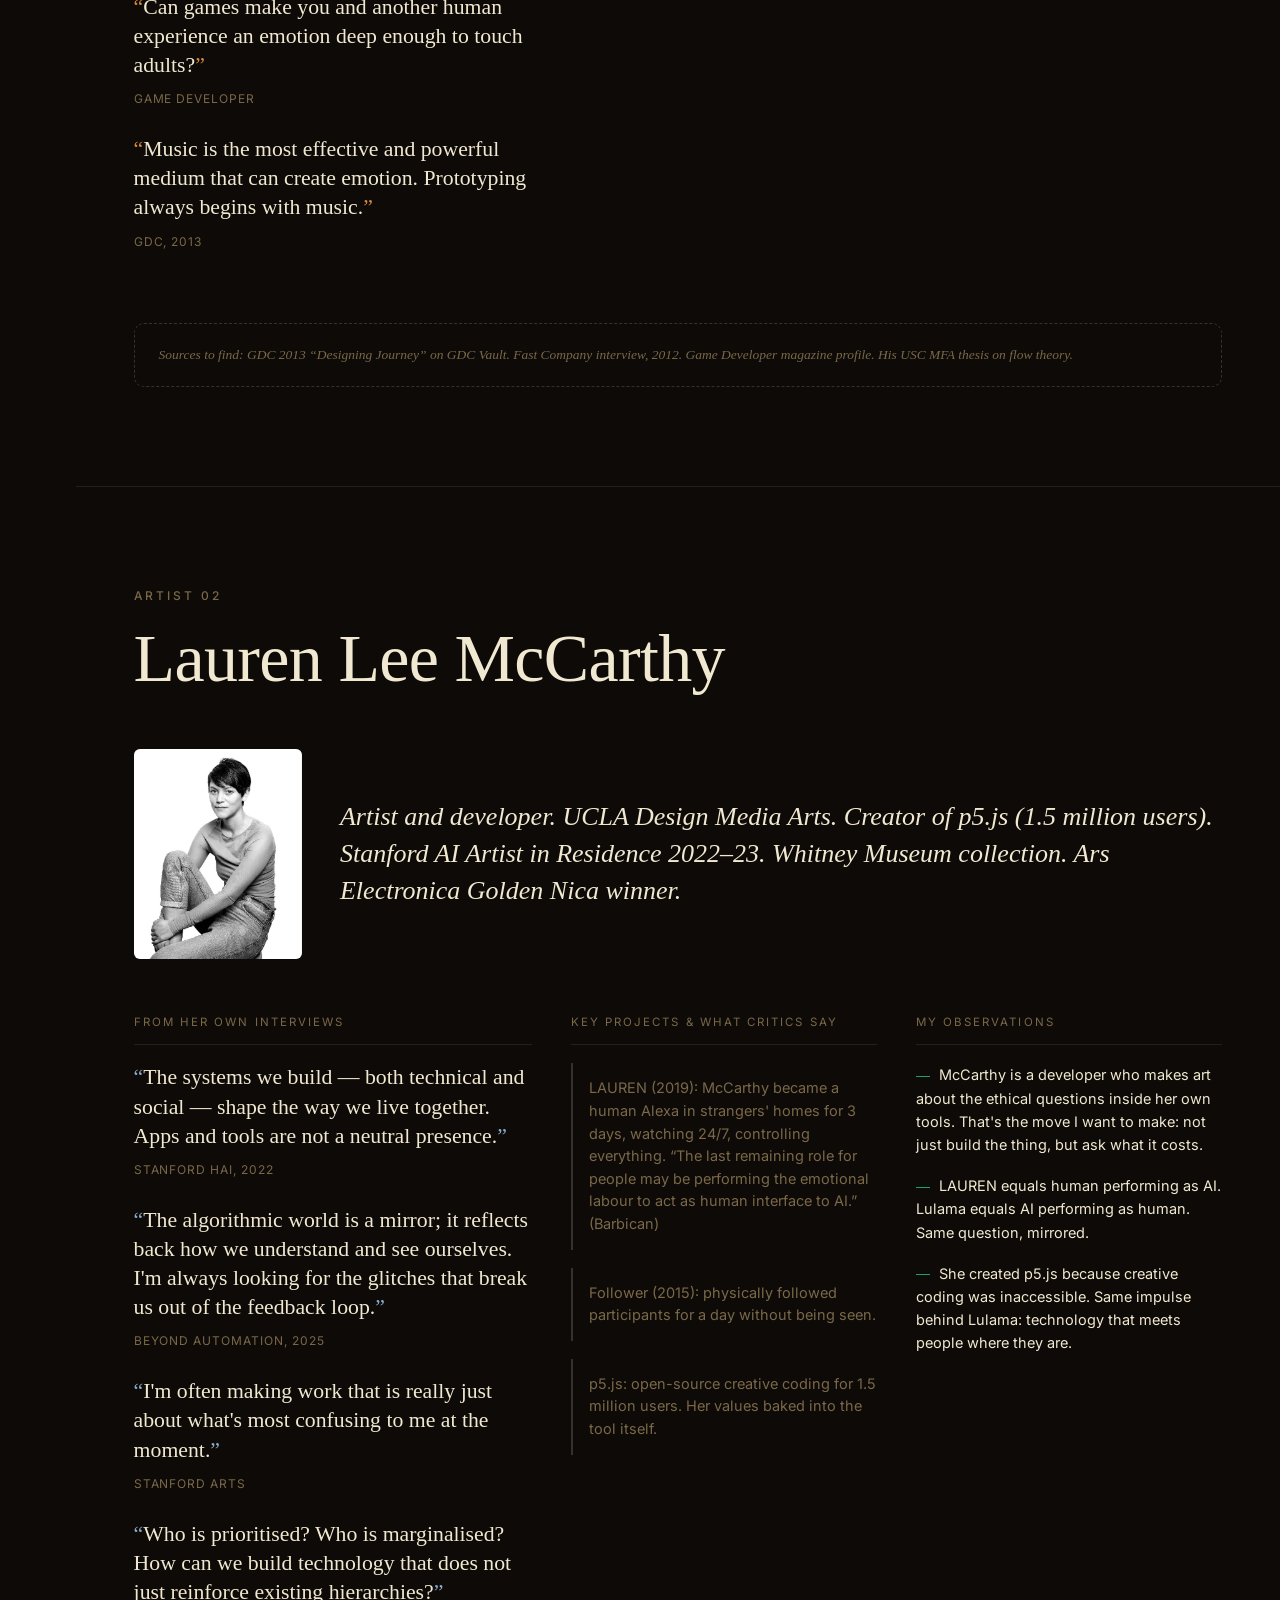
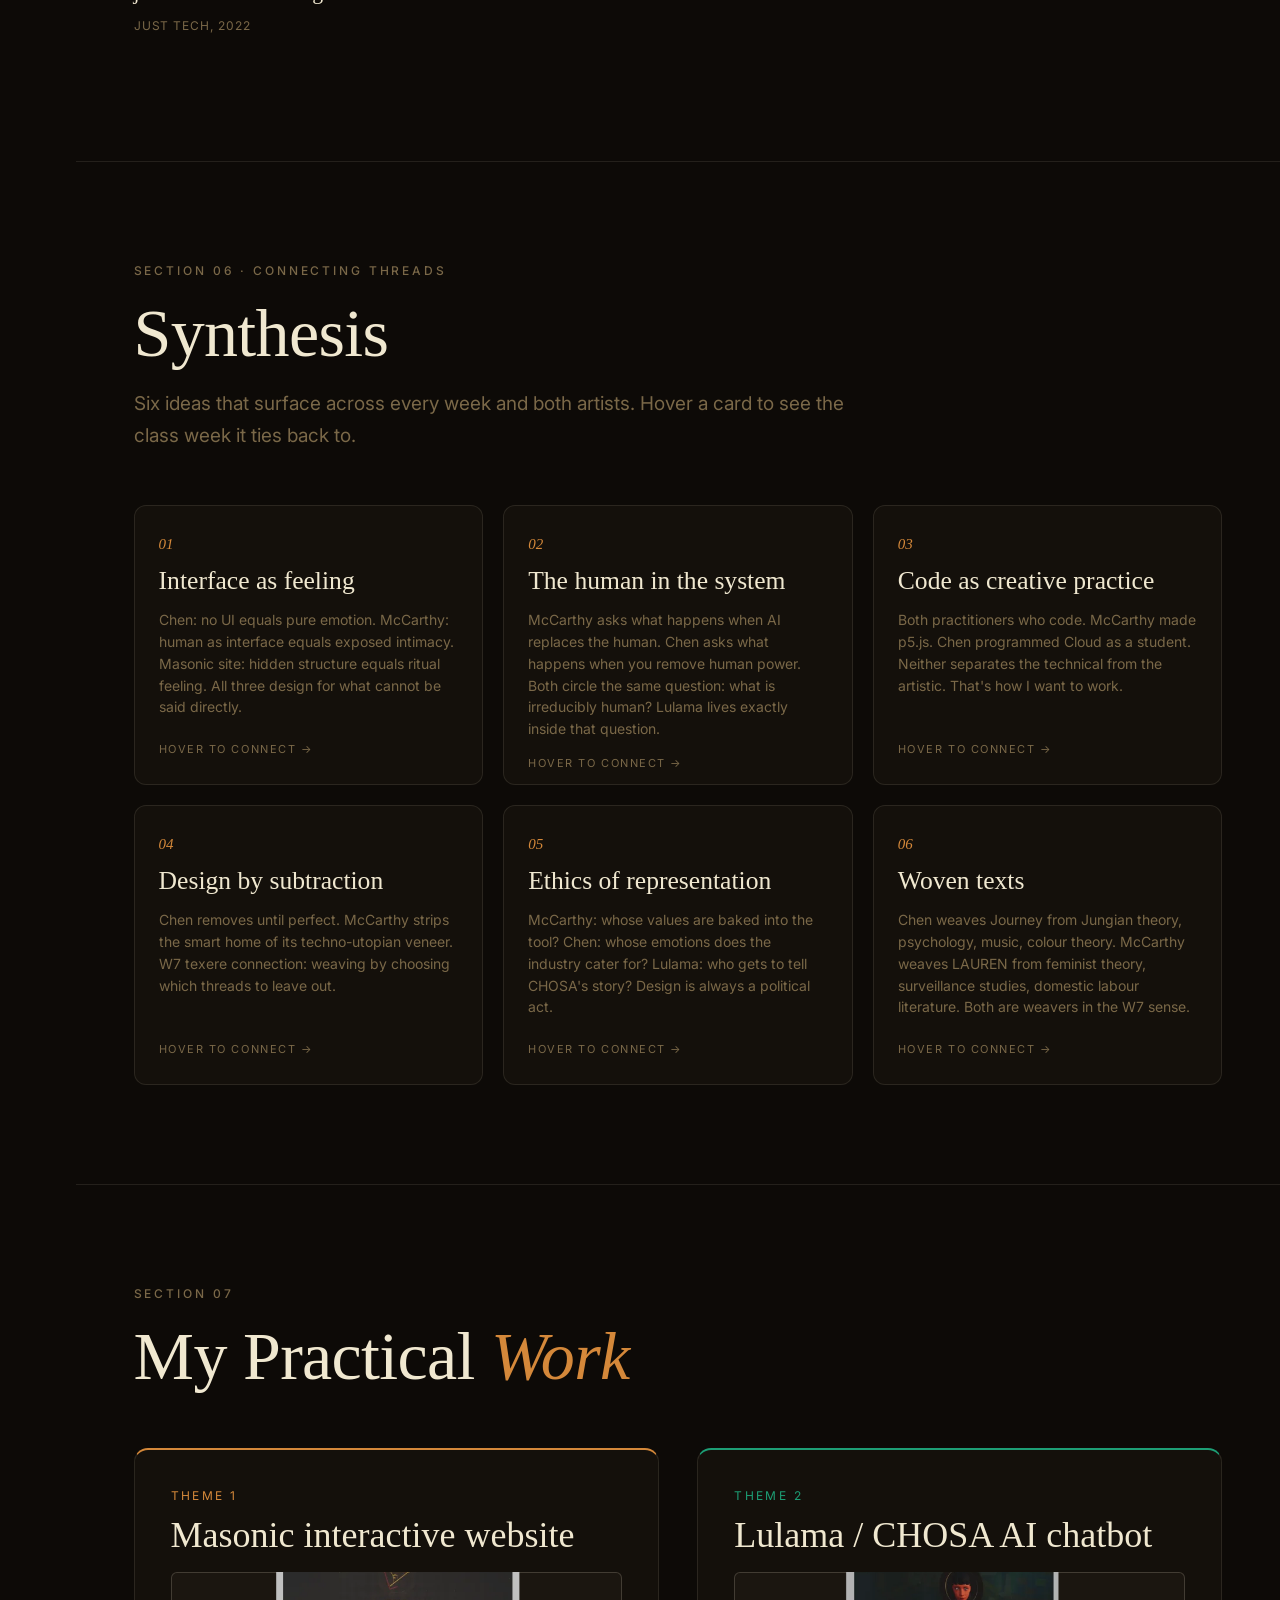
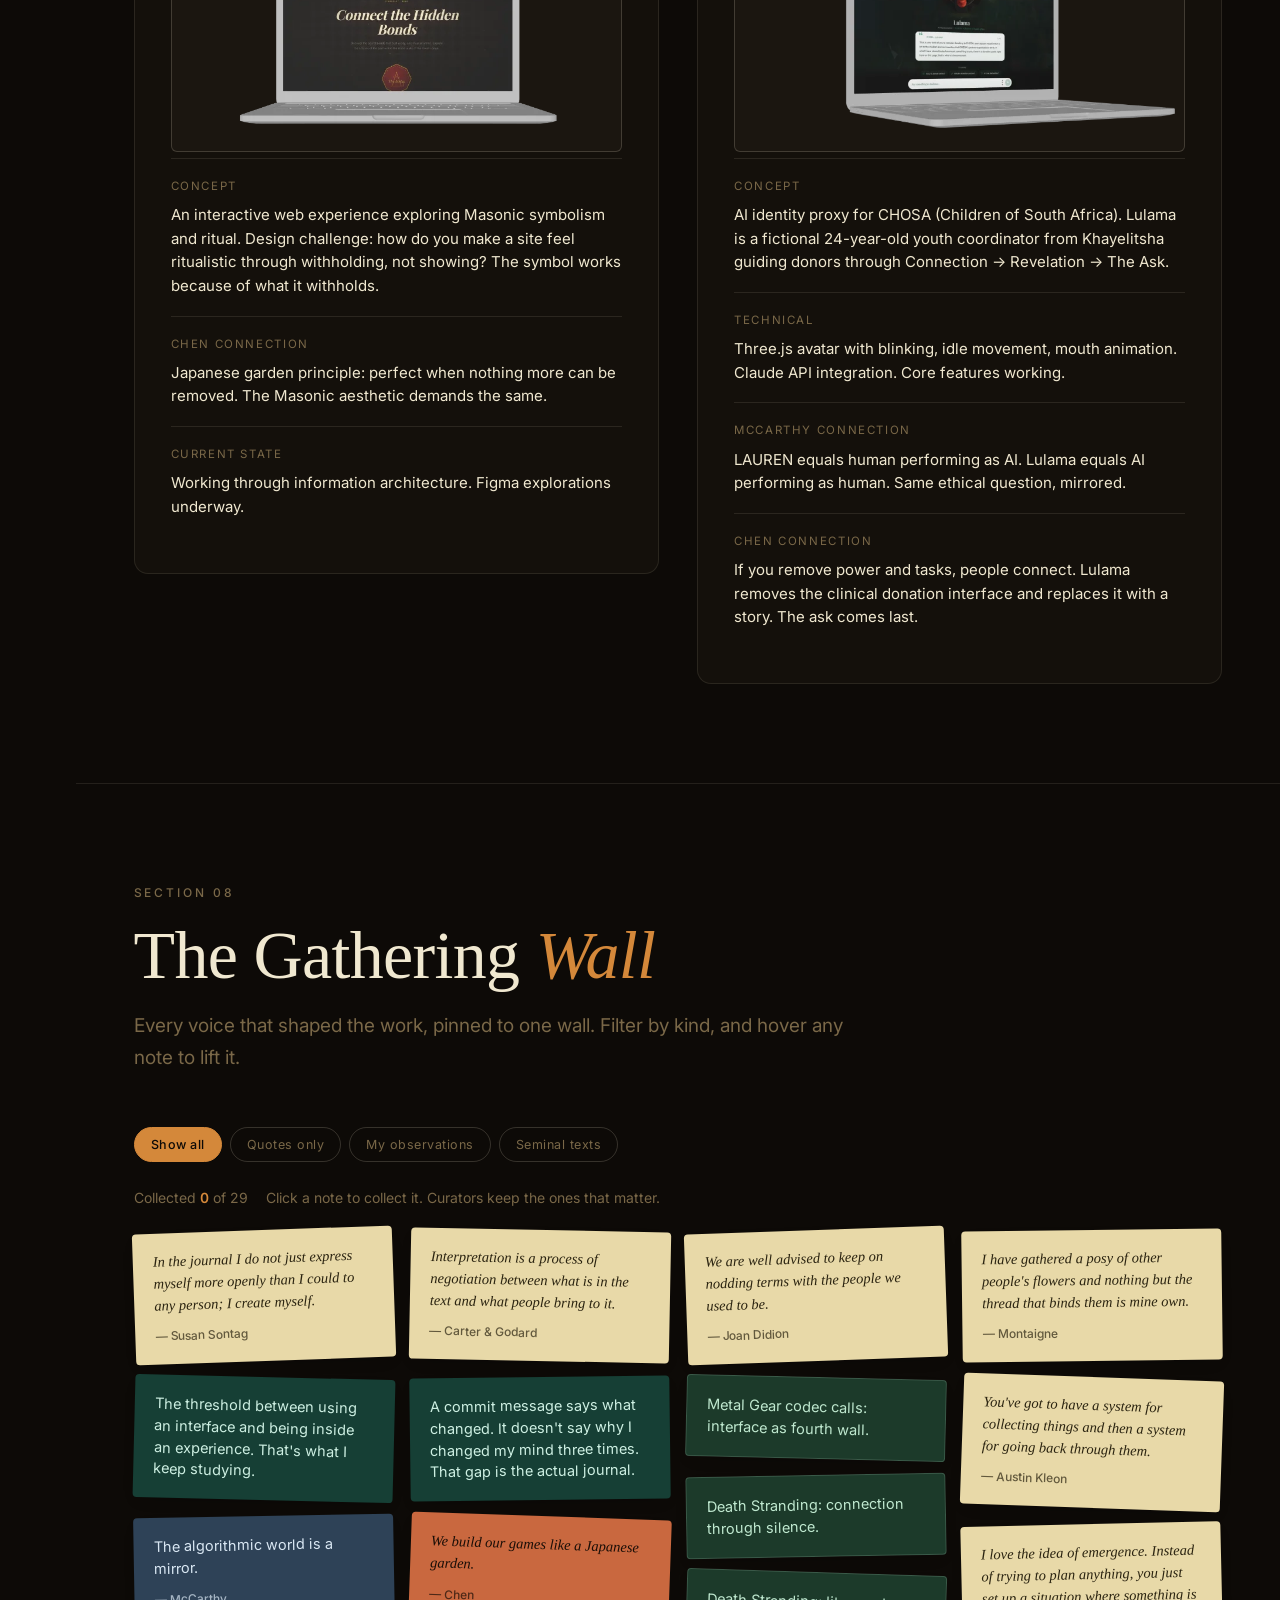
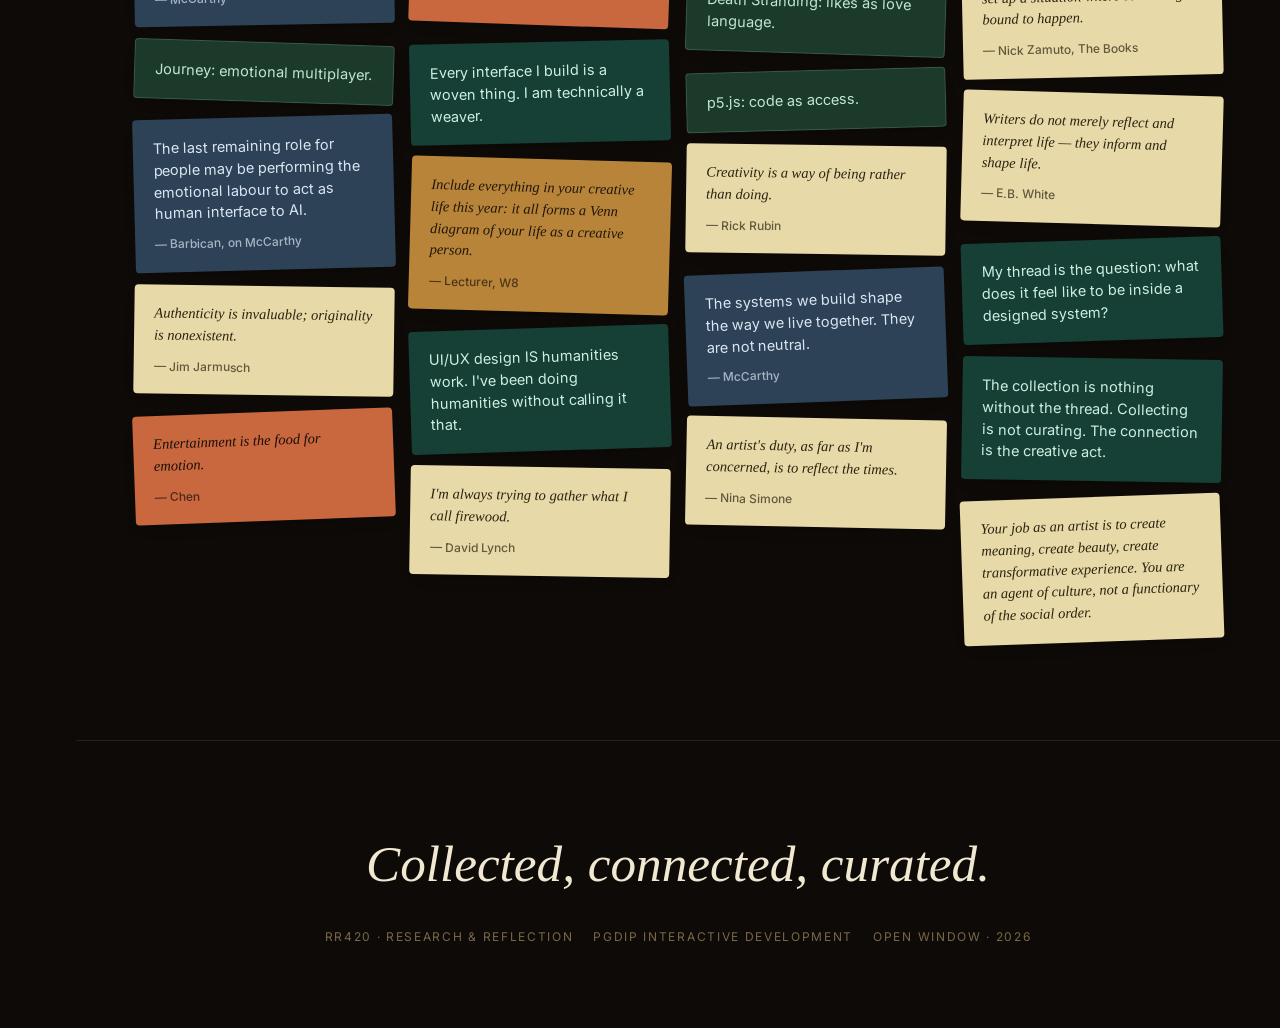
==== commit 99d18779: "Interface updates" ====
--- a/rr-website/project/Interactive Journal.html
+++ b/rr-website/project/Interactive Journal.html
@@ -12,7 +12,8 @@
   <script src="journal/image-slot.js"></script>
   <script src="journal/content.js"></script>
   <script src="journal/content2.js"></script>
+  <script src="journal/trophies.js"></script>
   <script src="journal/app.js"></script>
-  <script src="journal/ps5-exit.js"></script>
+  <script src="journal/game.js"></script>
 </body>
 </html>
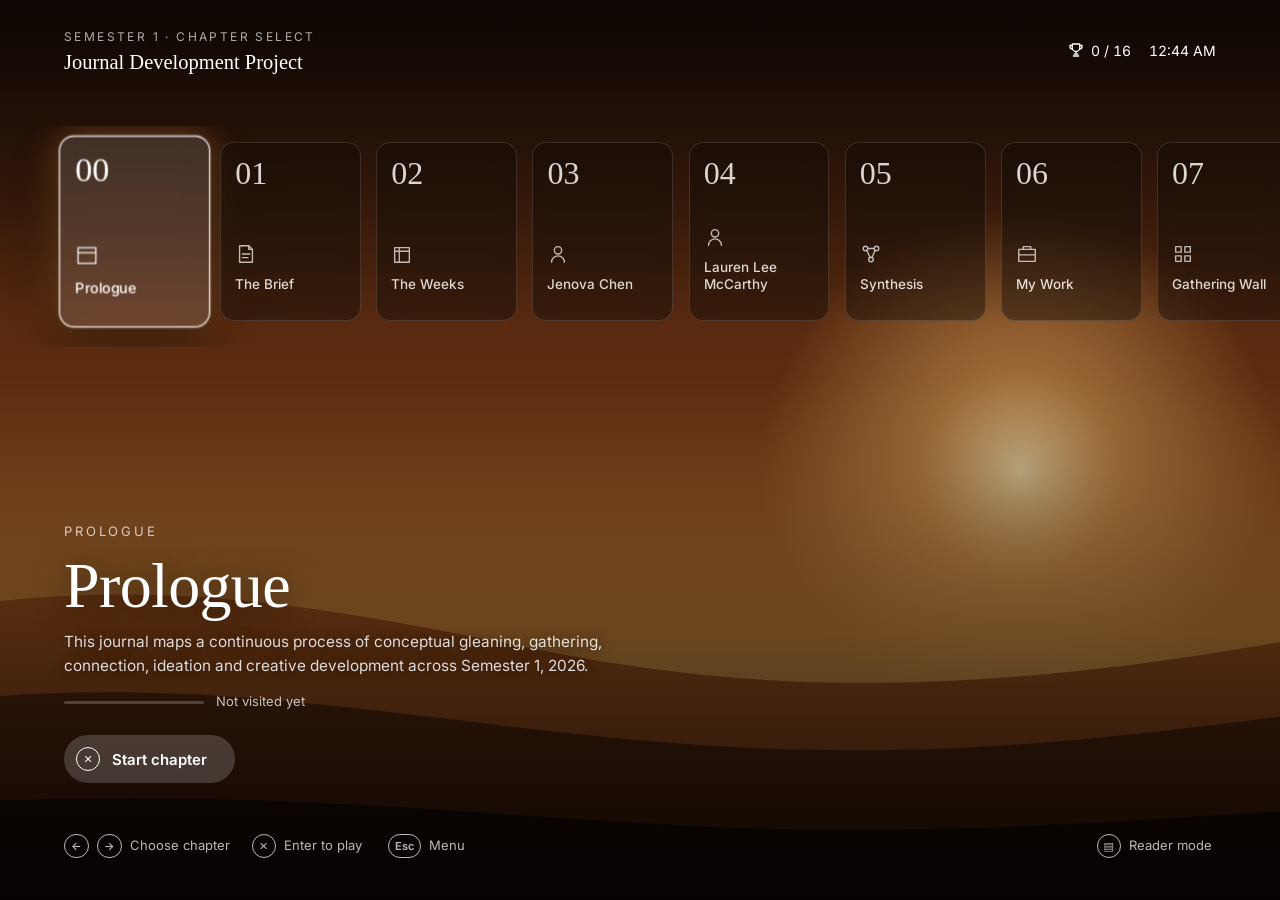
==== commit 9b5de0a7: "Game element added to journal" ====
--- a/rr-website/project/Interactive Journal.html
+++ b/rr-website/project/Interactive Journal.html
@@ -14,6 +14,7 @@
   <script src="journal/content2.js"></script>
   <script src="journal/trophies.js"></script>
   <script src="journal/app.js"></script>
+  <script src="journal/play.js"></script>
   <script src="journal/game.js"></script>
 </body>
 </html>
